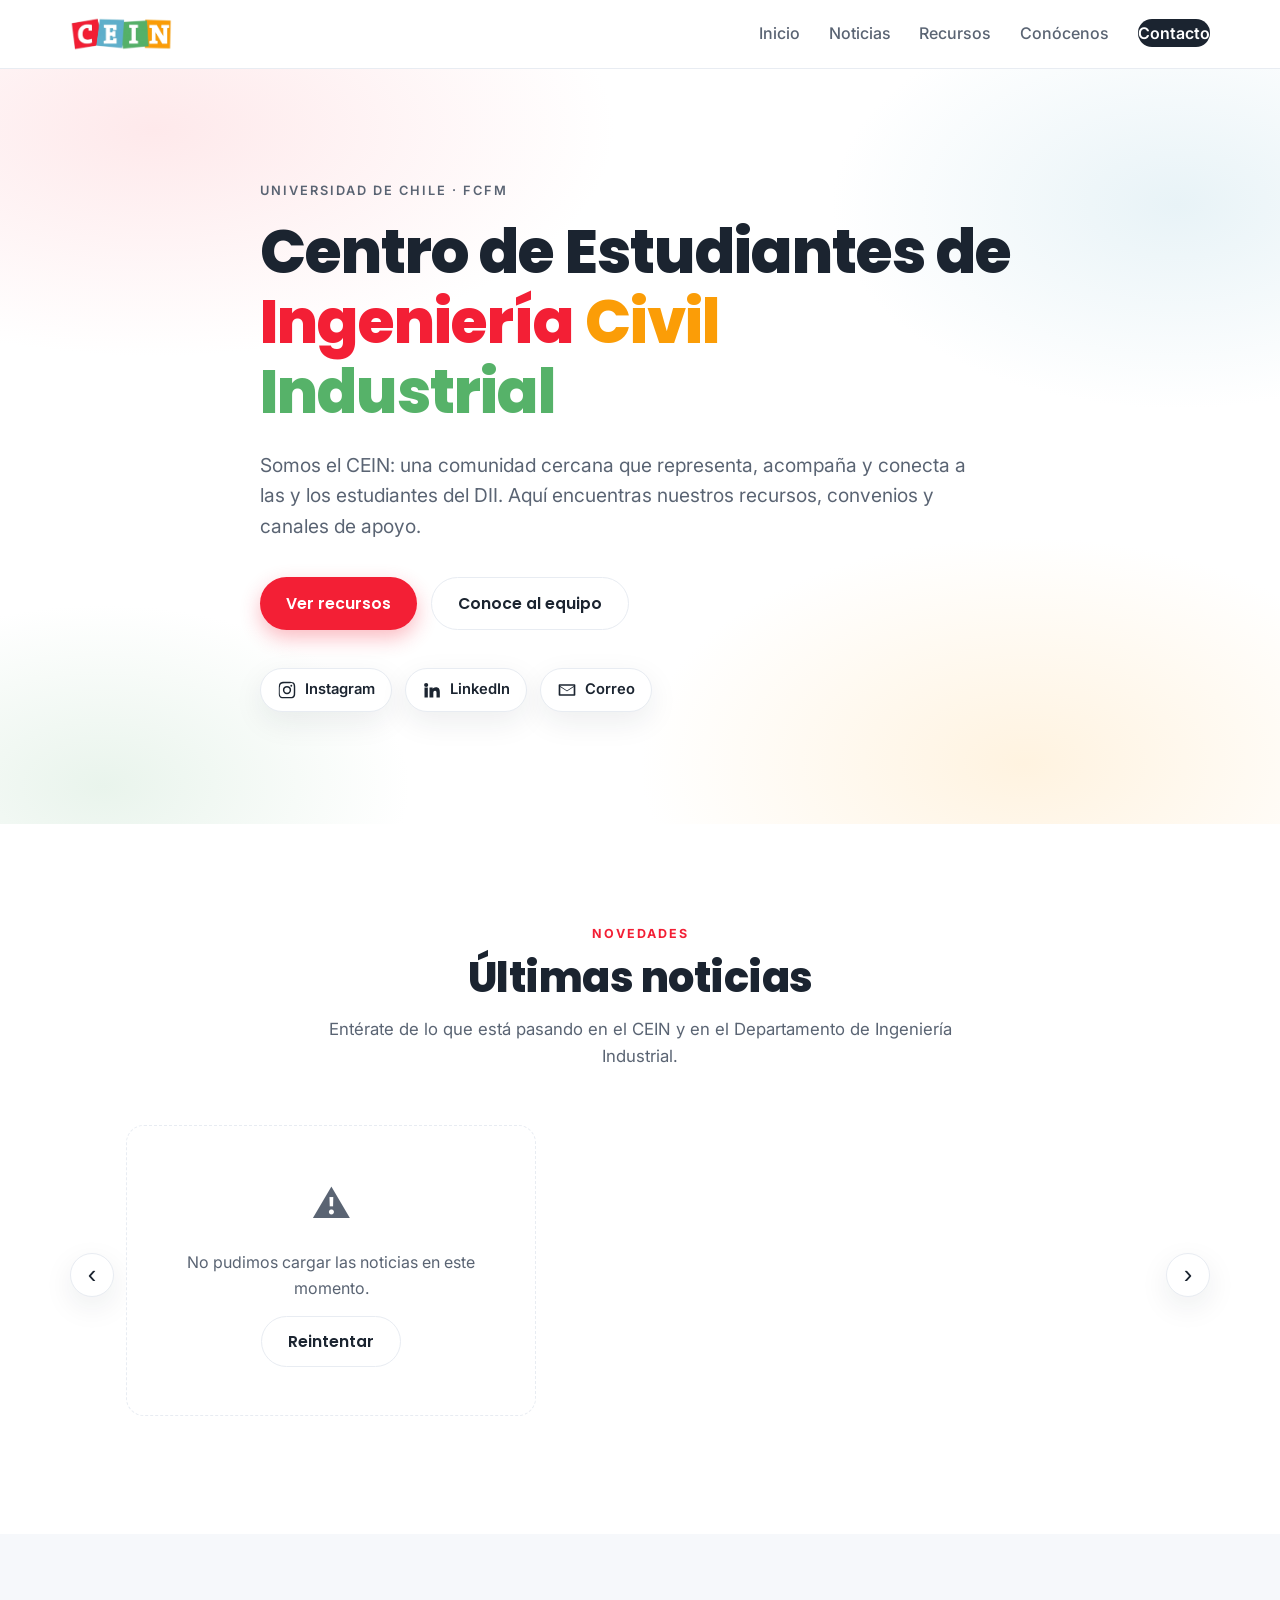
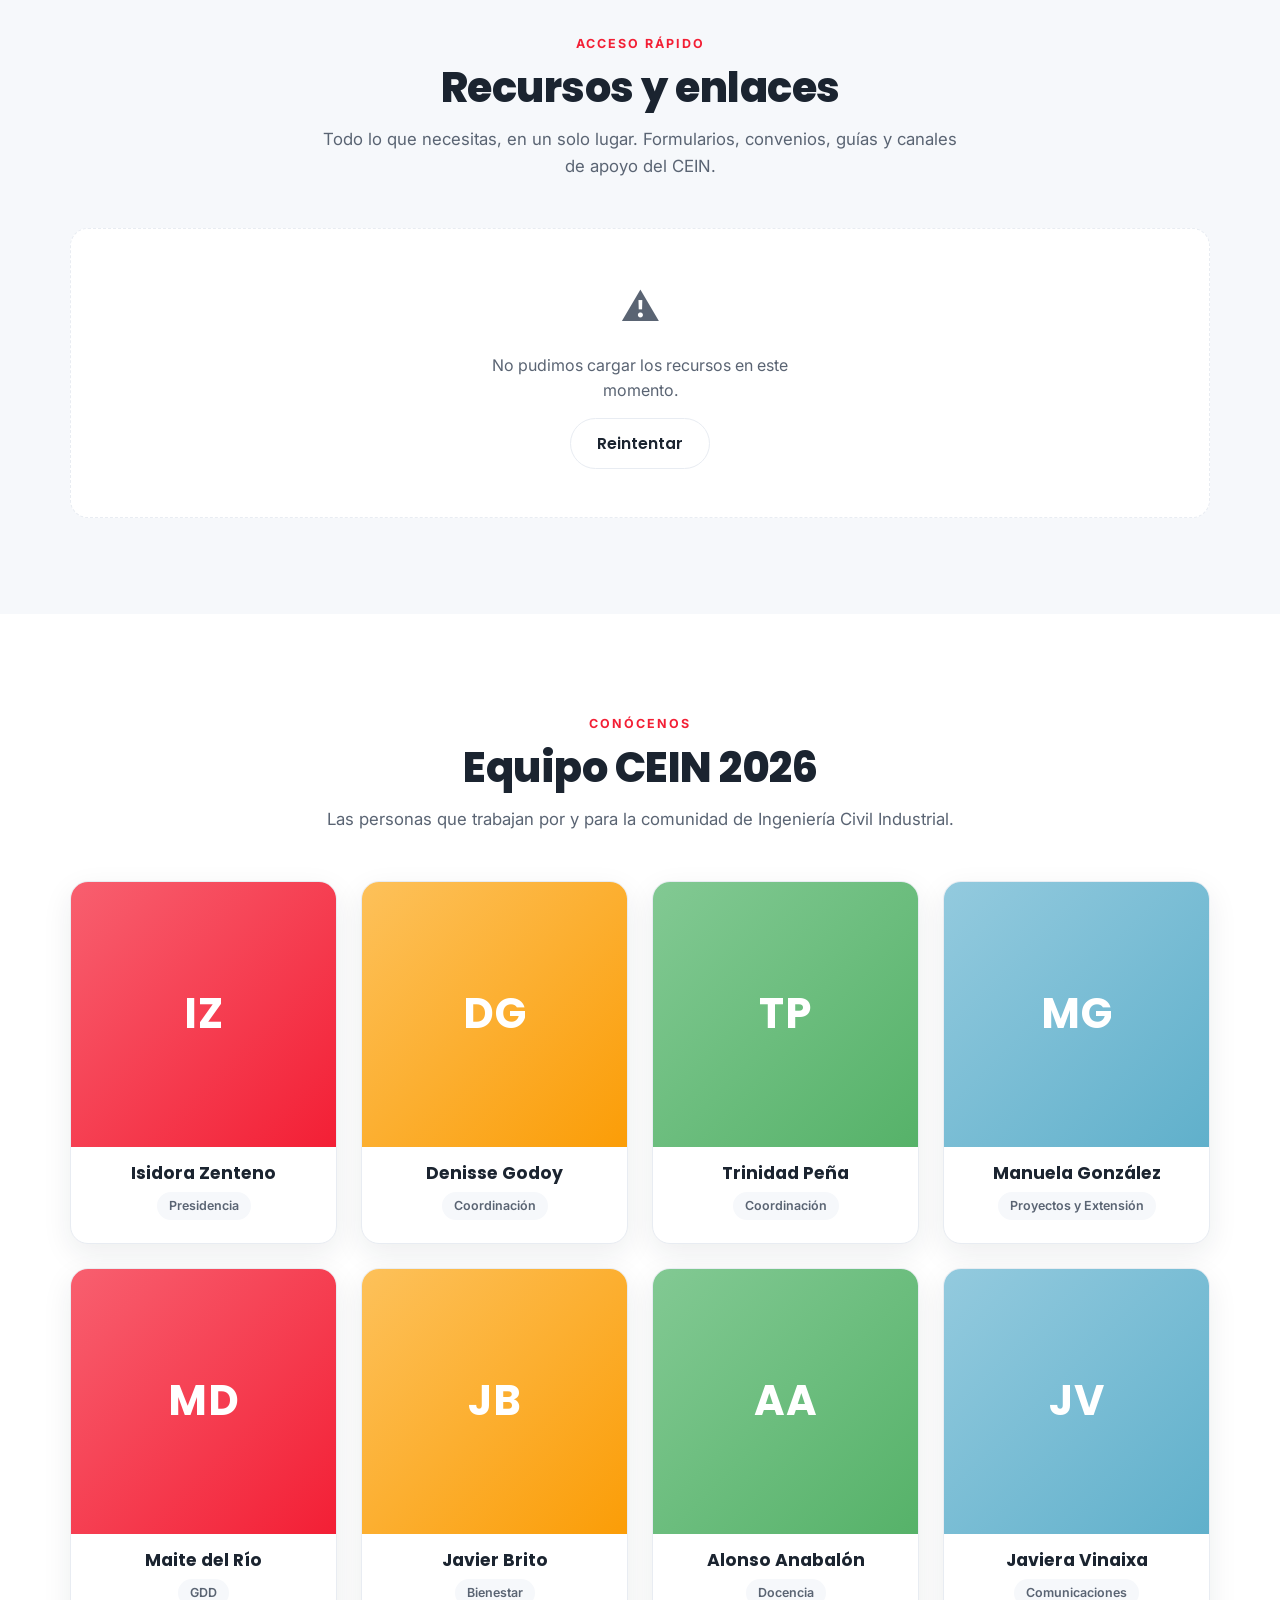
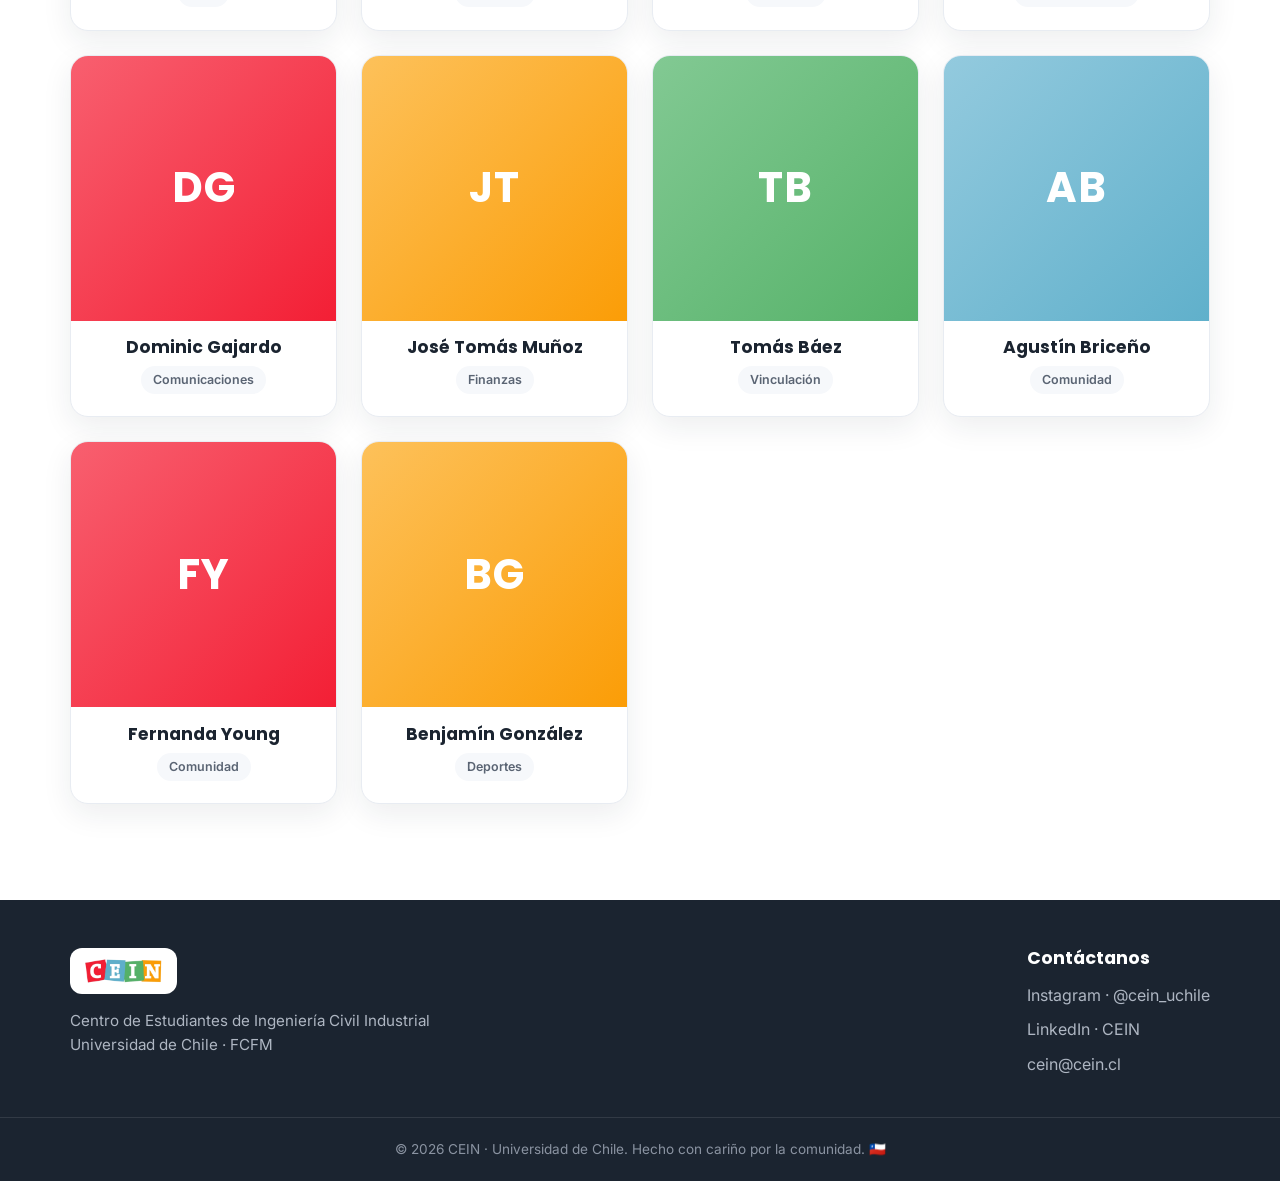
==== index.html @ c19bf7f3 "Add files via upload" ====
<!DOCTYPE html>
<html lang="es">
<head>
  <meta charset="UTF-8" />
  <meta name="viewport" content="width=device-width, initial-scale=1.0" />
  <meta name="description" content="Centro de Estudiantes de Ingeniería Civil Industrial de la Universidad de Chile (CEIN 2026). Recursos, equipo, convenios y apoyo estudiantil." />
  <meta name="theme-color" content="#F31F35" />
  <title>CEIN 2026 · Ingeniería Civil Industrial · U. de Chile</title>

  <!-- Open Graph -->
  <meta property="og:title" content="CEIN 2026 · Centro de Estudiantes de Ingeniería Civil Industrial" />
  <meta property="og:description" content="Plataforma oficial del CEIN, U. de Chile. Recursos, convenios y equipo 2026." />
  <meta property="og:type" content="website" />

  <link rel="preconnect" href="https://fonts.googleapis.com" />
  <link rel="preconnect" href="https://fonts.gstatic.com" crossorigin />
  <link href="https://fonts.googleapis.com/css2?family=Poppins:wght@400;500;600;700;800&family=Inter:wght@400;500;600&display=swap" rel="stylesheet" />
  <link rel="icon" type="image/png" href="assets/favicon.png" />
  <link rel="stylesheet" href="styles.css?v=6" />
</head>
<body>
  <!-- ===== Header / Navbar ===== -->
  <header class="site-header" id="top">
    <nav class="nav container" aria-label="Navegación principal">
      <a href="#top" class="brand" aria-label="Inicio CEIN">
        <img src="assets/logo.png" alt="CEIN" class="brand-logo" />
      </a>

      <button class="nav-toggle" aria-expanded="false" aria-controls="nav-menu" aria-label="Abrir menú">
        <span></span><span></span><span></span>
      </button>

      <ul class="nav-menu" id="nav-menu">
        <li><a href="#inicio">Inicio</a></li>
        <li><a href="#noticias">Noticias</a></li>
        <li><a href="#recursos">Recursos</a></li>
        <li><a href="#equipo">Conócenos</a></li>
        <li><a href="#contacto" class="nav-cta">Contacto</a></li>
      </ul>
    </nav>
  </header>

  <main>
    <!-- ===== Hero / Inicio ===== -->
    <section class="hero" id="inicio">
      <div class="hero-bg" aria-hidden="true"></div>
      <div class="container hero-inner">
        <p class="hero-eyebrow">Universidad de Chile · FCFM</p>
        <h1 class="hero-title">
          Centro de Estudiantes de<br />
          <span class="hl-red">Ingeniería</span>
          <span class="hl-yellow">Civil</span>
          <span class="hl-green">Industrial</span>
        </h1>
        <p class="hero-subtitle">
          Somos el CEIN: una comunidad cercana que representa, acompaña y
          conecta a las y los estudiantes del DII. Aquí encuentras nuestros
          recursos, convenios y canales de apoyo.
        </p>

        <div class="hero-actions">
          <a href="#recursos" class="btn btn--primary">Ver recursos</a>
          <a href="#equipo" class="btn btn--ghost">Conoce al equipo</a>
        </div>

        <ul class="hero-social" aria-label="Redes sociales y contacto">
          <li>
            <a href="https://instagram.com/cein_uchile" target="_blank" rel="noopener" aria-label="Instagram @cein_uchile">
              <svg viewBox="0 0 24 24" aria-hidden="true"><path d="M12 2.2c3.2 0 3.6 0 4.9.07 1.2.06 1.8.26 2.2.43.6.2 1 .5 1.4.9.4.4.7.8.9 1.4.17.4.37 1 .43 2.2.06 1.3.07 1.7.07 4.9s0 3.6-.07 4.9c-.06 1.2-.26 1.8-.43 2.2-.2.6-.5 1-.9 1.4-.4.4-.8.7-1.4.9-.4.17-1 .37-2.2.43-1.3.06-1.7.07-4.9.07s-3.6 0-4.9-.07c-1.2-.06-1.8-.26-2.2-.43-.6-.2-1-.5-1.4-.9-.4-.4-.7-.8-.9-1.4-.17-.4-.37-1-.43-2.2C2.2 15.6 2.2 15.2 2.2 12s0-3.6.07-4.9c.06-1.2.26-1.8.43-2.2.2-.6.5-1 .9-1.4.4-.4.8-.7 1.4-.9.4-.17 1-.37 2.2-.43C8.4 2.2 8.8 2.2 12 2.2Zm0 1.8c-3.1 0-3.5 0-4.7.07-.9.04-1.4.2-1.7.3-.4.17-.7.36-1 .66-.3.3-.5.6-.66 1-.1.3-.26.8-.3 1.7C3.3 8.5 3.3 8.9 3.3 12s0 3.5.07 4.7c.04.9.2 1.4.3 1.7.17.4.36.7.66 1 .3.3.6.5 1 .66.3.1.8.26 1.7.3 1.2.07 1.6.07 4.7.07s3.5 0 4.7-.07c.9-.04 1.4-.2 1.7-.3.4-.17.7-.36 1-.66.3-.3.5-.6.66-1 .1-.3.26-.8.3-1.7.07-1.2.07-1.6.07-4.7s0-3.5-.07-4.7c-.04-.9-.2-1.4-.3-1.7-.17-.4-.36-.7-.66-1-.3-.3-.6-.5-1-.66-.3-.1-.8-.26-1.7-.3C15.5 4 15.1 4 12 4Zm0 3.05A4.95 4.95 0 1 1 12 17a4.95 4.95 0 0 1 0-9.95Zm0 1.8a3.15 3.15 0 1 0 0 6.3 3.15 3.15 0 0 0 0-6.3Zm5.15-3.1a1.15 1.15 0 1 1 0 2.3 1.15 1.15 0 0 1 0-2.3Z"/></svg>
              <span>Instagram</span>
            </a>
          </li>
          <li>
            <a href="https://www.linkedin.com/" target="_blank" rel="noopener" aria-label="LinkedIn CEIN">
              <svg viewBox="0 0 24 24" aria-hidden="true"><path d="M4.98 3.5A2.5 2.5 0 1 1 5 8.5a2.5 2.5 0 0 1-.02-5ZM3 9h4v12H3V9Zm6 0h3.8v1.6h.05c.53-1 1.83-2.05 3.77-2.05 4.03 0 4.78 2.65 4.78 6.1V21h-4v-5.3c0-1.27-.02-2.9-1.77-2.9-1.77 0-2.04 1.38-2.04 2.8V21H9V9Z"/></svg>
              <span>LinkedIn</span>
            </a>
          </li>
          <li>
            <a href="mailto:cein@cein.cl" aria-label="Enviar correo a CEIN">
              <svg viewBox="0 0 24 24" aria-hidden="true"><path d="M3 5h18a1 1 0 0 1 1 1v12a1 1 0 0 1-1 1H3a1 1 0 0 1-1-1V6a1 1 0 0 1 1-1Zm.4 2L12 12.6 20.6 7H3.4ZM20 8.3l-7.4 4.9a1 1 0 0 1-1.2 0L4 8.3V17h16V8.3Z"/></svg>
              <span>Correo</span>
            </a>
          </li>
        </ul>
      </div>
    </section>

    <!-- ===== Últimas Noticias ===== -->
    <section class="section" id="noticias">
      <div class="container">
        <header class="section-head">
          <span class="section-kicker">Novedades</span>
          <h2 class="section-title">Últimas noticias</h2>
          <p class="section-lead">Entérate de lo que está pasando en el CEIN y en el Departamento de Ingeniería Industrial.</p>
        </header>

        <!-- Las noticias se cargan dinámicamente como carrusel (ver script.js) -->
        <div class="news-carousel">
          <button type="button" class="news-nav news-prev" id="news-prev" aria-label="Noticia anterior" hidden>‹</button>
          <div class="news-track" id="news-grid" aria-live="polite" aria-busy="true"></div>
          <button type="button" class="news-nav news-next" id="news-next" aria-label="Noticia siguiente" hidden>›</button>
        </div>
        <div class="news-dots" id="news-dots" role="tablist" aria-label="Navegación de noticias"></div>
      </div>
    </section>

    <!-- ===== Recursos / Acceso Rápido ===== -->
    <section class="section section--alt" id="recursos">
      <div class="container">
        <header class="section-head">
          <span class="section-kicker">Acceso rápido</span>
          <h2 class="section-title">Recursos y enlaces</h2>
          <p class="section-lead">Todo lo que necesitas, en un solo lugar. Formularios, convenios, guías y canales de apoyo del CEIN.</p>
        </header>

        <!-- Las tarjetas se cargan dinámicamente desde la API (ver script.js) -->
        <div class="cards-grid" id="resources-grid" aria-live="polite" aria-busy="true"></div>
      </div>
    </section>

    <!-- ===== Conócenos / Equipo ===== -->
    <section class="section" id="equipo">
      <div class="container">
        <header class="section-head">
          <span class="section-kicker">Conócenos</span>
          <h2 class="section-title">Equipo CEIN 2026</h2>
          <p class="section-lead">Las personas que trabajan por y para la comunidad de Ingeniería Civil Industrial.</p>
        </header>

        <div class="team-grid" id="team-grid"><!-- Tarjetas inyectadas por script.js --></div>
      </div>
    </section>
  </main>

  <!-- ===== Footer / Contacto ===== -->
  <footer class="site-footer" id="contacto">
    <div class="container footer-inner">
      <div class="footer-brand">
        <img src="assets/logo.png" alt="CEIN" class="footer-logo" />
        <p>Centro de Estudiantes de Ingeniería Civil Industrial<br />Universidad de Chile · FCFM</p>
      </div>

      <div class="footer-contact">
        <h3>Contáctanos</h3>
        <ul class="footer-social">
          <li><a href="https://instagram.com/cein_uchile" target="_blank" rel="noopener">Instagram · @cein_uchile</a></li>
          <li><a href="https://www.linkedin.com/" target="_blank" rel="noopener">LinkedIn · CEIN</a></li>
          <li><a href="mailto:cein@cein.cl">cein@cein.cl</a></li>
        </ul>
      </div>
    </div>
    <div class="footer-bottom">
      <p>© <span id="year"></span> CEIN · Universidad de Chile. Hecho con cariño por la comunidad. 🇨🇱</p>
    </div>
  </footer>

  <script src="script.js?v=6"></script>
</body>
</html>
---- styles.css ----
/* =========================================================
   CEIN 2026 · Hoja de estilos
   Paleta del logo: rojo, amarillo, verde y celeste
   ========================================================= */

:root {
  /* Colores de marca — extraídos directamente del logo */
  --red:    #F31F35;
  --yellow: #FB9D07;
  --green:  #56B269;
  --sky:    #60B0CB;

  --red-soft:    #fee9eb;
  --yellow-soft: #fff3e0;
  --green-soft:  #e9f4ec;
  --sky-soft:    #e8f3f7;

  /* Neutros */
  --ink:      #1b2430;
  --ink-soft: #5a6473;
  --bg:       #ffffff;
  --bg-alt:   #f6f8fb;
  --line:     #e8ecf2;
  --white:    #ffffff;

  /* Sistema */
  --radius:   18px;
  --radius-sm: 12px;
  --shadow:   0 10px 30px rgba(27, 36, 48, 0.08);
  --shadow-lg: 0 18px 50px rgba(27, 36, 48, 0.14);
  --container: 1140px;
  --font-head: "Poppins", system-ui, sans-serif;
  --font-body: "Inter", system-ui, sans-serif;
  --ease: cubic-bezier(0.22, 1, 0.36, 1);
}

/* ===== Reset ===== */
*, *::before, *::after { box-sizing: border-box; }
* { margin: 0; }
html { scroll-behavior: smooth; }
body {
  font-family: var(--font-body);
  color: var(--ink);
  background: var(--bg);
  line-height: 1.6;
  -webkit-font-smoothing: antialiased;
}
img { max-width: 100%; display: block; }
a { color: inherit; text-decoration: none; }
ul { list-style: none; padding: 0; }
h1, h2, h3 { font-family: var(--font-head); line-height: 1.15; }

.container {
  width: min(100% - 2.5rem, var(--container));
  margin-inline: auto;
}

/* ===== Marca / puntos de color ===== */
.brand-mark {
  display: inline-flex;
  gap: 4px;
  align-items: center;
}
.dot { width: 11px; height: 11px; border-radius: 50%; display: block; }
.dot--red    { background: var(--red); }
.dot--yellow { background: var(--yellow); }
.dot--green  { background: var(--green); }
.dot--sky    { background: var(--sky); }

/* ===== Header ===== */
.site-header {
  position: sticky;
  top: 0;
  z-index: 100;
  background: rgba(255, 255, 255, 0.85);
  backdrop-filter: saturate(180%) blur(12px);
  border-bottom: 1px solid var(--line);
}
.nav {
  display: flex;
  align-items: center;
  justify-content: space-between;
  height: 68px;
}
.brand {
  display: inline-flex;
  align-items: center;
  gap: 10px;
  font-family: var(--font-head);
  font-weight: 600;
  font-size: 1.15rem;
  letter-spacing: 0.5px;
}
.brand-text strong { color: var(--ink); font-weight: 700; }
.brand-logo { height: 34px; width: auto; }
.footer-logo {
  height: 46px;
  width: auto;
  margin-bottom: 0.9rem;
  background: var(--white);
  padding: 10px 14px;
  border-radius: 12px;
}

.nav-menu {
  display: flex;
  align-items: center;
  gap: 1.8rem;
  font-weight: 500;
}
.nav-menu a {
  position: relative;
  padding: 4px 0;
  color: var(--ink-soft);
  transition: color 0.2s var(--ease);
}
.nav-menu a:hover { color: var(--ink); }
.nav-menu a:not(.nav-cta)::after {
  content: "";
  position: absolute;
  left: 0; bottom: -2px;
  width: 0; height: 2px;
  background: var(--red);
  transition: width 0.25s var(--ease);
}
.nav-menu a:not(.nav-cta):hover::after { width: 100%; }
.nav-cta {
  background: var(--ink);
  color: var(--white) !important;
  padding: 8px 18px;
  border-radius: 999px;
  font-weight: 600;
  transition: transform 0.2s var(--ease), background 0.2s var(--ease);
}
.nav-cta:hover { background: var(--red); transform: translateY(-1px); }

.nav-toggle {
  display: none;
  flex-direction: column;
  gap: 5px;
  background: none;
  border: 0;
  cursor: pointer;
  padding: 8px;
}
.nav-toggle span {
  width: 24px; height: 2px;
  background: var(--ink);
  border-radius: 2px;
  transition: transform 0.3s var(--ease), opacity 0.3s var(--ease);
}
.nav-toggle[aria-expanded="true"] span:nth-child(1) { transform: translateY(7px) rotate(45deg); }
.nav-toggle[aria-expanded="true"] span:nth-child(2) { opacity: 0; }
.nav-toggle[aria-expanded="true"] span:nth-child(3) { transform: translateY(-7px) rotate(-45deg); }

/* ===== Hero ===== */
.hero {
  position: relative;
  overflow: hidden;
  padding: clamp(3.5rem, 9vw, 7rem) 0;
}
.hero-bg {
  position: absolute;
  inset: 0;
  z-index: -1;
  background:
    radial-gradient(60% 50% at 12% 8%, var(--red-soft) 0%, transparent 60%),
    radial-gradient(45% 45% at 92% 18%, var(--sky-soft) 0%, transparent 60%),
    radial-gradient(50% 50% at 80% 92%, var(--yellow-soft) 0%, transparent 60%),
    radial-gradient(40% 40% at 8% 95%, var(--green-soft) 0%, transparent 60%);
}
.hero-inner { max-width: 760px; }
.hero-eyebrow {
  text-transform: uppercase;
  letter-spacing: 2px;
  font-size: 0.8rem;
  font-weight: 600;
  color: var(--ink-soft);
  margin-bottom: 1rem;
}
.hero-title {
  font-size: clamp(2.1rem, 6vw, 3.8rem);
  font-weight: 800;
  letter-spacing: -1px;
}
.hero-title .hl-red,
.hero-title .hl-yellow,
.hero-title .hl-green { position: relative; white-space: nowrap; }
.hl-red    { color: var(--red); }
.hl-yellow { color: var(--yellow); }
.hl-green  { color: var(--green); }

.hero-subtitle {
  margin-top: 1.4rem;
  font-size: clamp(1rem, 2.2vw, 1.2rem);
  color: var(--ink-soft);
  max-width: 60ch;
}
.hero-actions {
  display: flex;
  flex-wrap: wrap;
  gap: 0.9rem;
  margin-top: 2.2rem;
}

/* ===== Botones ===== */
.btn {
  display: inline-flex;
  align-items: center;
  gap: 8px;
  padding: 13px 26px;
  border-radius: 999px;
  font-family: var(--font-head);
  font-weight: 600;
  font-size: 0.98rem;
  cursor: pointer;
  transition: transform 0.2s var(--ease), box-shadow 0.2s var(--ease), background 0.2s var(--ease);
}
.btn--primary {
  background: var(--red);
  color: var(--white);
  box-shadow: 0 8px 20px rgba(243, 31, 53, 0.3);
}
.btn--primary:hover { transform: translateY(-2px); box-shadow: 0 12px 26px rgba(243, 31, 53, 0.38); }
.btn--ghost {
  background: var(--white);
  border: 1.5px solid var(--line);
  color: var(--ink);
}
.btn--ghost:hover { transform: translateY(-2px); border-color: var(--ink); }

/* ===== Hero social ===== */
.hero-social {
  display: flex;
  flex-wrap: wrap;
  gap: 0.8rem;
  margin-top: 2.4rem;
}
.hero-social a {
  display: inline-flex;
  align-items: center;
  gap: 8px;
  padding: 9px 16px;
  border-radius: 999px;
  background: var(--white);
  border: 1px solid var(--line);
  font-weight: 600;
  font-size: 0.92rem;
  box-shadow: var(--shadow);
  transition: transform 0.2s var(--ease), color 0.2s var(--ease);
}
.hero-social svg { width: 20px; height: 20px; fill: var(--ink); transition: fill 0.2s var(--ease); }
.hero-social li:nth-child(1) a:hover { color: var(--red); transform: translateY(-2px); }
.hero-social li:nth-child(1) a:hover svg { fill: var(--red); }
.hero-social li:nth-child(2) a:hover { color: var(--sky); transform: translateY(-2px); }
.hero-social li:nth-child(2) a:hover svg { fill: var(--sky); }
.hero-social li:nth-child(3) a:hover { color: var(--green); transform: translateY(-2px); }
.hero-social li:nth-child(3) a:hover svg { fill: var(--green); }

/* ===== Secciones ===== */
.section { padding: clamp(3.5rem, 8vw, 6rem) 0; }
.section--alt { background: var(--bg-alt); }
.section-head { text-align: center; max-width: 640px; margin: 0 auto 3rem; }
.section-kicker {
  display: inline-block;
  text-transform: uppercase;
  letter-spacing: 2px;
  font-size: 0.78rem;
  font-weight: 700;
  color: var(--red);
  margin-bottom: 0.6rem;
}
.section-title {
  font-size: clamp(1.8rem, 4vw, 2.6rem);
  font-weight: 800;
  letter-spacing: -0.5px;
}
.section-lead { margin-top: 0.9rem; color: var(--ink-soft); font-size: 1.05rem; }

/* ===== Tarjetas de recursos ===== */
.cards-grid {
  display: grid;
  grid-template-columns: repeat(auto-fill, minmax(250px, 1fr));
  gap: 1.4rem;
}
.resource-card {
  position: relative;
  display: flex;
  flex-direction: column;
  gap: 0.5rem;
  padding: 1.7rem 1.5rem;
  background: var(--white);
  border: 1px solid var(--line);
  border-radius: var(--radius);
  box-shadow: var(--shadow);
  overflow: hidden;
  transition: transform 0.25s var(--ease), box-shadow 0.25s var(--ease);
}
.resource-card::before {
  content: "";
  position: absolute;
  top: 0; left: 0;
  width: 100%; height: 5px;
  background: var(--line);
  transition: height 0.25s var(--ease);
}
.resource-card:hover { transform: translateY(-6px); box-shadow: var(--shadow-lg); }
.resource-card:hover::before { height: 8px; }

.accent-red::before    { background: var(--red); }
.accent-yellow::before { background: var(--yellow); }
.accent-green::before  { background: var(--green); }
.accent-sky::before    { background: var(--sky); }

.rc-icon {
  font-size: 1.9rem;
  width: 56px; height: 56px;
  display: grid;
  place-items: center;
  border-radius: 14px;
  background: var(--bg-alt);
  margin-bottom: 0.4rem;
}
.accent-red .rc-icon    { background: var(--red-soft); }
.accent-yellow .rc-icon { background: var(--yellow-soft); }
.accent-green .rc-icon  { background: var(--green-soft); }
.accent-sky .rc-icon    { background: var(--sky-soft); }

/* Imagen opcional de la tarjeta (imageUrl desde la API) */
.rc-media {
  display: block;
  width: 100%;
  aspect-ratio: 16 / 9;
  border-radius: 12px;
  overflow: hidden;
  background: var(--bg-alt);
  margin-bottom: 0.6rem;
}
.rc-media img { width: 100%; height: 100%; object-fit: cover; }

.rc-title { font-size: 1.12rem; font-weight: 700; }
.rc-desc { color: var(--ink-soft); font-size: 0.94rem; flex: 1; }
.rc-link {
  font-family: var(--font-head);
  font-weight: 600;
  font-size: 0.92rem;
  color: var(--ink);
  margin-top: 0.4rem;
  transition: gap 0.2s var(--ease);
}
.accent-red .rc-link    { color: var(--red); }
.accent-yellow .rc-link { color: var(--yellow); }
.accent-green .rc-link  { color: var(--green); }
.accent-sky .rc-link    { color: var(--sky); }

/* ===== Recursos · Skeletons (estado de carga) ===== */
.skeleton-card { pointer-events: none; }
.skeleton-card::before { background: var(--line); }
.sk {
  display: block;
  border-radius: 8px;
  background: linear-gradient(100deg, #eef1f6 30%, #f7f9fc 50%, #eef1f6 70%);
  background-size: 200% 100%;
  animation: sk-shimmer 1.3s ease-in-out infinite;
}
.sk-icon { width: 56px; height: 56px; border-radius: 14px; margin-bottom: 0.6rem; }
.sk-line { height: 13px; margin-top: 0.55rem; }
.sk-title { height: 18px; width: 75%; }
.sk-short { width: 55%; }
.sk-cta { width: 40%; height: 14px; margin-top: 0.9rem; }

@keyframes sk-shimmer {
  0%   { background-position: 200% 0; }
  100% { background-position: -200% 0; }
}

/* ===== Recursos · Estado de error / vacío ===== */
.resources-error {
  grid-column: 1 / -1;
  display: flex;
  flex-direction: column;
  align-items: center;
  gap: 0.9rem;
  text-align: center;
  padding: 3rem 1.5rem;
  background: var(--white);
  border: 1px dashed var(--line);
  border-radius: var(--radius);
  color: var(--ink-soft);
}
.resources-error .re-icon { font-size: 2.4rem; }
.resources-error p { max-width: 36ch; }

/* ===== Noticias · Carrusel ===== */
.news-carousel {
  position: relative;
  display: flex;
  align-items: center;
  gap: 0.5rem;
}
.news-track {
  display: flex;
  gap: 1.6rem;
  overflow-x: auto;
  scroll-snap-type: x mandatory;
  scroll-behavior: smooth;
  padding: 0.5rem 0.25rem 1rem;
  flex: 1;
  /* oculta la barra de scroll */
  scrollbar-width: none;
  -ms-overflow-style: none;
}
.news-track::-webkit-scrollbar { display: none; }

/* Cada tarjeta ocupa un ancho fijo y se "engancha" al hacer scroll */
.news-track > .news-card,
.news-track > .skeleton-card {
  flex: 0 0 calc((100% - 2 * 1.6rem) / 3); /* 3 por vista en escritorio */
  scroll-snap-align: start;
}

/* Flechas de navegación */
.news-nav {
  flex: 0 0 auto;
  width: 44px;
  height: 44px;
  border-radius: 50%;
  border: 1px solid var(--line);
  background: var(--white);
  color: var(--ink);
  font-size: 1.6rem;
  line-height: 1;
  cursor: pointer;
  box-shadow: var(--shadow);
  display: grid;
  place-items: center;
  transition: transform 0.2s var(--ease), color 0.2s var(--ease), background 0.2s var(--ease);
}
.news-nav:hover { transform: scale(1.08); color: var(--red); }
.news-nav:disabled { opacity: 0.35; cursor: default; transform: none; }

/* Puntos indicadores */
.news-dots {
  display: flex;
  justify-content: center;
  gap: 0.5rem;
  margin-top: 0.4rem;
}
.news-dots button {
  width: 9px;
  height: 9px;
  padding: 0;
  border: 0;
  border-radius: 999px;
  background: var(--line);
  cursor: pointer;
  transition: width 0.25s var(--ease), background 0.25s var(--ease);
}
.news-dots button.is-active { width: 26px; background: var(--red); }

.news-card {
  display: flex;
  flex-direction: column;
  background: var(--white);
  border: 1px solid var(--line);
  border-radius: var(--radius);
  box-shadow: var(--shadow);
  overflow: hidden;
  transition: transform 0.25s var(--ease), box-shadow 0.25s var(--ease);
}
.news-card:hover { transform: translateY(-6px); box-shadow: var(--shadow-lg); }

.news-media {
  display: block;
  aspect-ratio: 16 / 9;
  background: var(--bg-alt);
  overflow: hidden;
}
.news-media img {
  width: 100%;
  height: 100%;
  object-fit: cover;
  transition: transform 0.4s var(--ease);
}
.news-card:hover .news-media img { transform: scale(1.05); }

.news-body {
  display: flex;
  flex-direction: column;
  gap: 0.55rem;
  padding: 1.4rem 1.4rem 1.5rem;
  flex: 1;
}
.news-date {
  align-self: flex-start;
  font-family: var(--font-head);
  font-size: 0.74rem;
  font-weight: 600;
  letter-spacing: 0.3px;
  text-transform: uppercase;
  padding: 4px 11px;
  border-radius: 999px;
  color: var(--white);
}
.news-title { font-size: 1.18rem; font-weight: 700; line-height: 1.3; }
.news-title a { transition: color 0.2s var(--ease); }
.news-summary {
  color: var(--ink-soft);
  font-size: 0.95rem;
  flex: 1;
  /* máximo 3 líneas */
  display: -webkit-box;
  -webkit-line-clamp: 3;
  -webkit-box-orient: vertical;
  overflow: hidden;
}
.news-link {
  font-family: var(--font-head);
  font-weight: 600;
  font-size: 0.95rem;
  margin-top: 0.3rem;
  align-self: flex-start;
  transition: opacity 0.2s var(--ease);
}
.news-link:hover { opacity: 0.7; }

/* Color institucional cíclico aplicado al badge de fecha y al enlace */
.news-card.accent-red    .news-date { background: var(--red); }
.news-card.accent-sky    .news-date { background: var(--sky); }
.news-card.accent-green  .news-date { background: var(--green); }
.news-card.accent-yellow .news-date { background: var(--yellow); }

.news-card.accent-red    .news-link,
.news-card.accent-red    .news-title a:hover { color: var(--red); }
.news-card.accent-sky    .news-link,
.news-card.accent-sky    .news-title a:hover { color: var(--sky); }
.news-card.accent-green  .news-link,
.news-card.accent-green  .news-title a:hover { color: var(--green); }
.news-card.accent-yellow .news-link,
.news-card.accent-yellow .news-title a:hover { color: var(--yellow); }

/* Skeleton de noticias */
.news-card.skeleton-card { pointer-events: none; }
.sk-news-media { display: block; width: 100%; aspect-ratio: 16 / 9; border-radius: 0; }

/* ===== Equipo ===== */
.team-grid {
  display: grid;
  grid-template-columns: repeat(auto-fill, minmax(220px, 1fr));
  gap: 1.5rem;
}
.member-card {
  background: var(--white);
  border: 1px solid var(--line);
  border-radius: var(--radius);
  overflow: hidden;
  box-shadow: var(--shadow);
  text-align: center;
  transition: transform 0.25s var(--ease), box-shadow 0.25s var(--ease);
}
.member-card:hover { transform: translateY(-6px); box-shadow: var(--shadow-lg); }

.member-photo {
  position: relative;
  aspect-ratio: 1 / 1;
  display: grid;
  place-items: center;
  font-family: var(--font-head);
  font-weight: 700;
  font-size: 2.6rem;
  color: var(--white);
  letter-spacing: 1px;
}
.member-photo img {
  position: absolute;
  inset: 0;
  width: 100%; height: 100%;
  object-fit: cover;
}
.member-body { padding: 1.1rem 1rem 1.4rem; }
.member-name { font-size: 1.08rem; font-weight: 700; }
.member-role {
  display: inline-block;
  margin-top: 0.5rem;
  padding: 4px 12px;
  border-radius: 999px;
  font-size: 0.78rem;
  font-weight: 600;
  background: var(--bg-alt);
  color: var(--ink-soft);
}
.member-contact {
  display: block;
  margin-top: 0.7rem;
  font-family: var(--font-head);
  font-weight: 600;
  font-size: 0.85rem;
  color: var(--red);
  transition: opacity 0.2s var(--ease);
}
.member-contact:hover { opacity: 0.7; }

/* Variantes de color de avatar (rotan por la paleta) */
.av-red    { background: linear-gradient(135deg, #f85f6f, var(--red)); }
.av-yellow { background: linear-gradient(135deg, #fdc15a, var(--yellow)); }
.av-green  { background: linear-gradient(135deg, #82c993, var(--green)); }
.av-sky    { background: linear-gradient(135deg, #93cade, var(--sky)); }

/* ===== Footer ===== */
.site-footer {
  background: var(--ink);
  color: #d6dce6;
  padding-top: 3rem;
}
.footer-inner {
  display: flex;
  flex-wrap: wrap;
  gap: 2.5rem;
  justify-content: space-between;
  padding-bottom: 2.5rem;
}
.footer-brand { max-width: 360px; }
.footer-brand .brand-mark { margin-bottom: 0.9rem; }
.footer-brand p { color: #aeb6c2; font-size: 0.95rem; }
.footer-contact h3 { font-size: 1.1rem; margin-bottom: 0.9rem; color: var(--white); }
.footer-social { display: grid; gap: 0.55rem; }
.footer-social a { color: #aeb6c2; transition: color 0.2s var(--ease); }
.footer-social a:hover { color: var(--white); }
.footer-bottom {
  border-top: 1px solid rgba(255, 255, 255, 0.1);
  padding: 1.3rem 0;
  text-align: center;
  font-size: 0.85rem;
  color: #8a93a1;
}

/* ===== Animación de entrada ===== */
.reveal { opacity: 0; transform: translateY(24px); transition: opacity 0.6s var(--ease), transform 0.6s var(--ease); }
.reveal.is-visible { opacity: 1; transform: none; }

/* ===== Responsivo ===== */
@media (max-width: 820px) {
  .nav-toggle { display: flex; }
  .nav-menu {
    position: absolute;
    top: 68px; left: 0; right: 0;
    flex-direction: column;
    align-items: stretch;
    gap: 0;
    background: var(--white);
    border-bottom: 1px solid var(--line);
    padding: 0.5rem 1.25rem 1.25rem;
    box-shadow: var(--shadow);
    transform: translateY(-130%);
    transition: transform 0.35s var(--ease);
  }
  .nav-menu.is-open { transform: translateY(0); }
  .nav-menu li { padding: 0.4rem 0; border-bottom: 1px solid var(--line); }
  .nav-menu li:last-child { border-bottom: 0; padding-top: 0.9rem; }
  .nav-cta { display: inline-block; text-align: center; }
}

/* Carrusel: 2 tarjetas por vista en tablet */
@media (max-width: 900px) {
  .news-track > .news-card,
  .news-track > .skeleton-card { flex-basis: calc((100% - 1.6rem) / 2); }
}

/* Carrusel: 1 tarjeta por vista en móvil */
@media (max-width: 560px) {
  .news-track > .news-card,
  .news-track > .skeleton-card { flex-basis: 100%; }
  .news-nav { display: none; } /* en móvil se navega deslizando */
}

@media (prefers-reduced-motion: reduce) {
  html { scroll-behavior: auto; }
  .reveal { opacity: 1; transform: none; transition: none; }
  * { animation: none !important; }
}
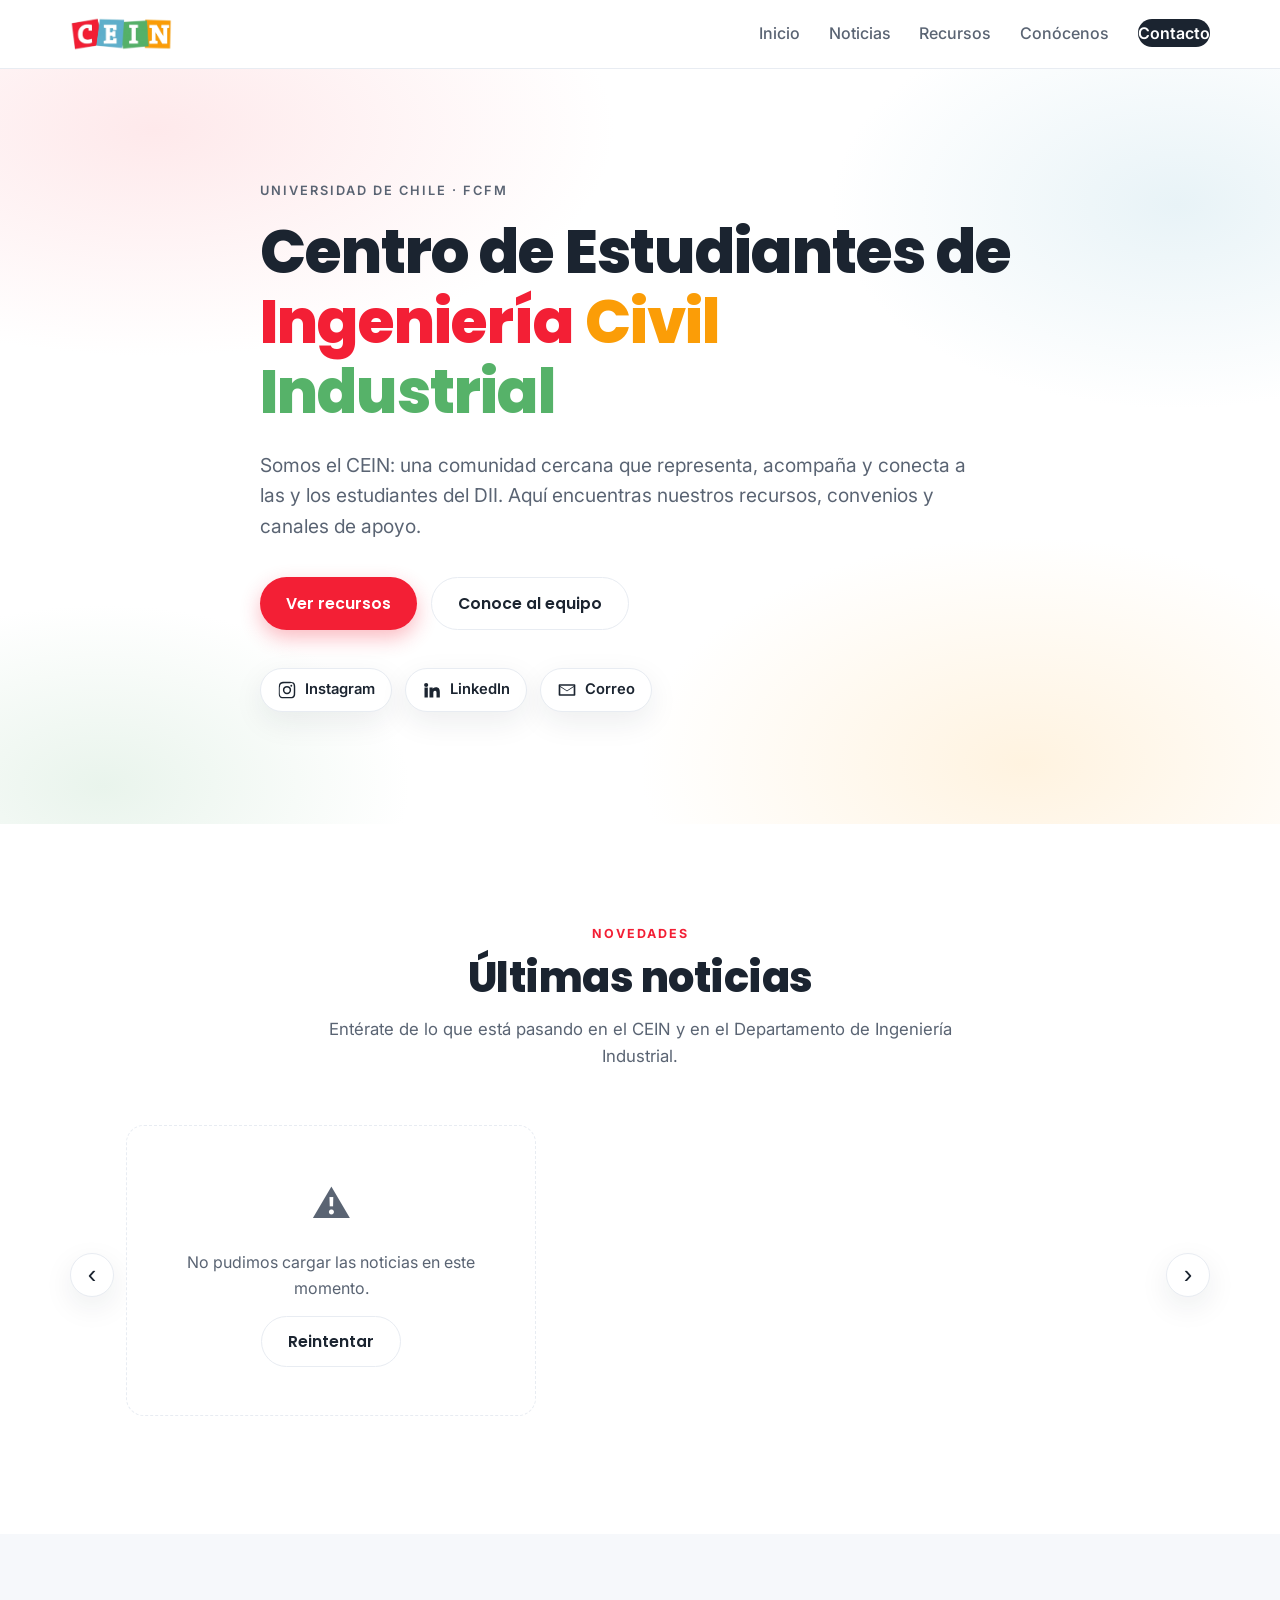
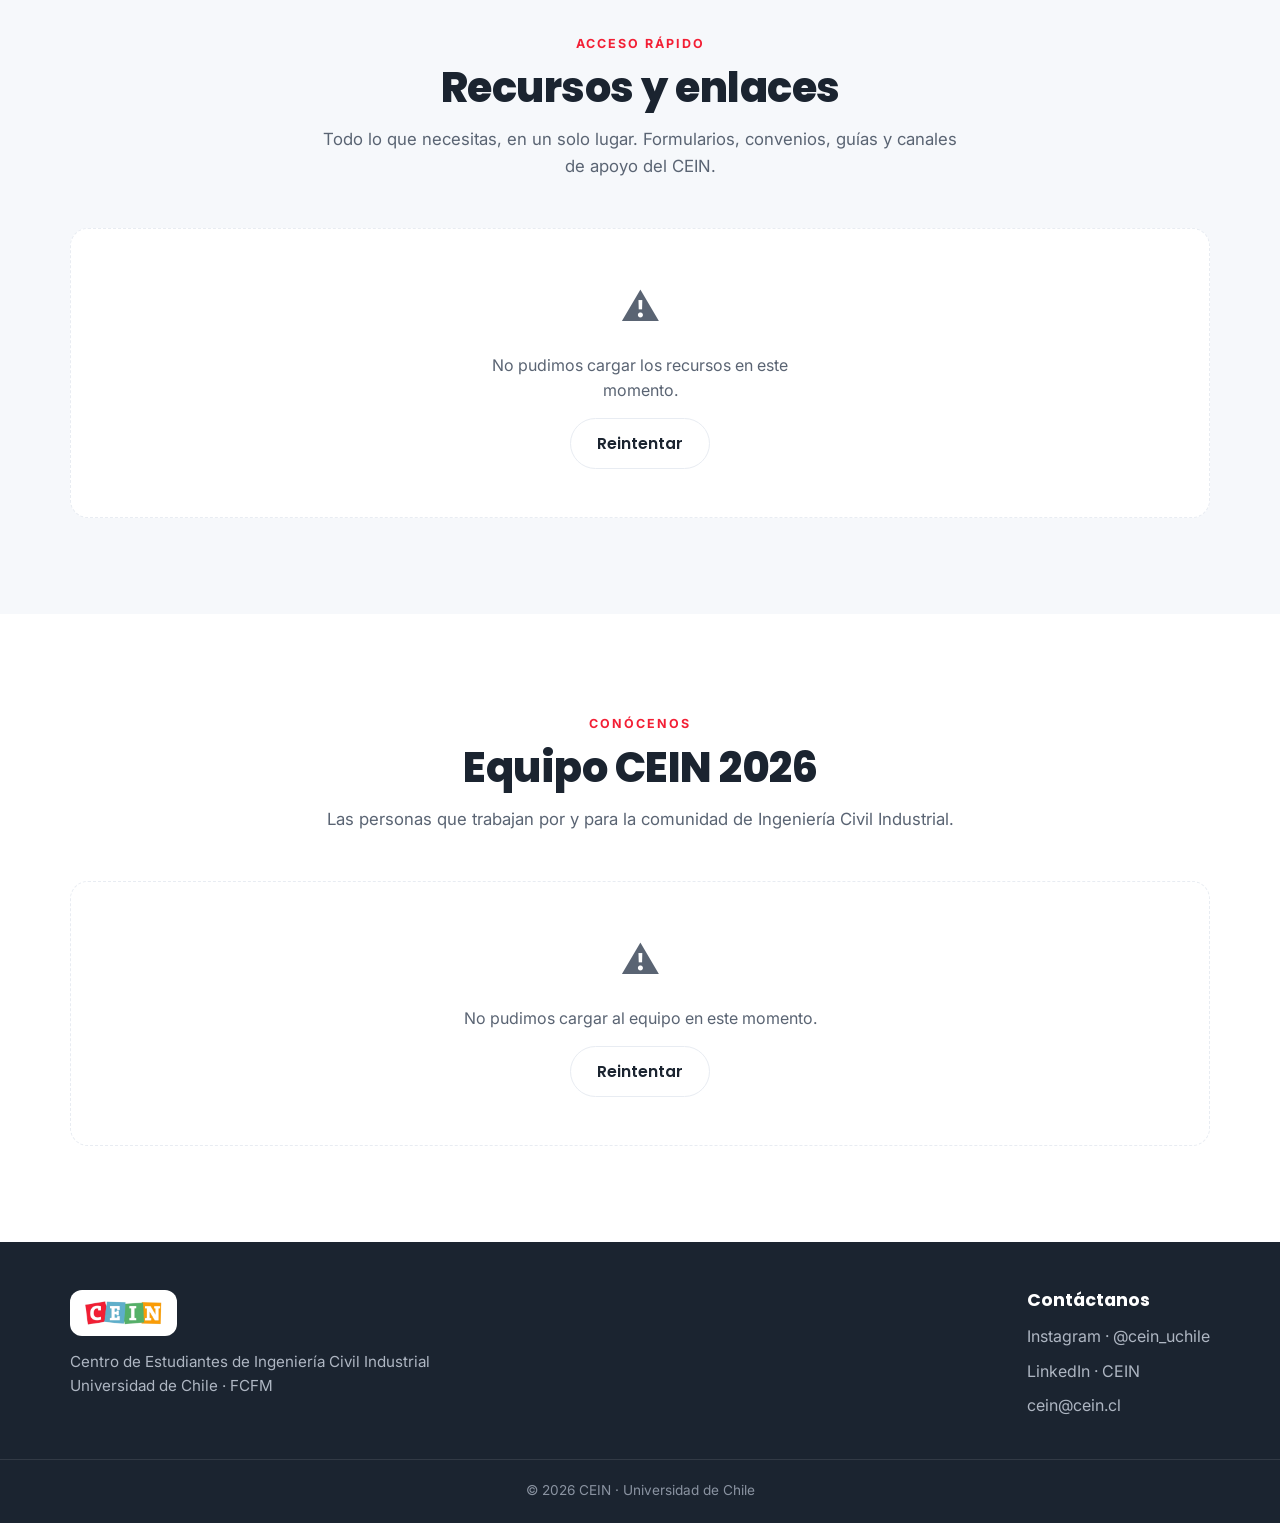
==== commit d355fd4a: "Add files via upload" ====
--- a/index.html
+++ b/index.html
@@ -16,7 +16,7 @@
   <link rel="preconnect" href="https://fonts.gstatic.com" crossorigin />
   <link href="https://fonts.googleapis.com/css2?family=Poppins:wght@400;500;600;700;800&family=Inter:wght@400;500;600&display=swap" rel="stylesheet" />
   <link rel="icon" type="image/png" href="assets/favicon.png" />
-  <link rel="stylesheet" href="styles.css?v=6" />
+  <link rel="stylesheet" href="styles.css?v=8" />
 </head>
 <body>
   <!-- ===== Header / Navbar ===== -->
@@ -151,10 +151,10 @@
       </div>
     </div>
     <div class="footer-bottom">
-      <p>© <span id="year"></span> CEIN · Universidad de Chile. Hecho con cariño por la comunidad. 🇨🇱</p>
+      <p>© <span id="year"></span> CEIN · Universidad de Chile</p>
     </div>
   </footer>
 
-  <script src="script.js?v=6"></script>
+  <script src="script.js?v=8"></script>
 </body>
 </html>
--- a/styles.css
+++ b/styles.css
@@ -368,6 +368,7 @@
 .sk-title { height: 18px; width: 75%; }
 .sk-short { width: 55%; }
 .sk-cta { width: 40%; height: 14px; margin-top: 0.9rem; }
+.sk-avatar { width: 100%; aspect-ratio: 1 / 1; border-radius: 0; }
 
 @keyframes sk-shimmer {
   0%   { background-position: 200% 0; }
@@ -589,16 +590,30 @@
   background: var(--bg-alt);
   color: var(--ink-soft);
 }
-.member-contact {
-  display: block;
-  margin-top: 0.7rem;
-  font-family: var(--font-head);
-  font-weight: 600;
-  font-size: 0.85rem;
-  color: var(--red);
-  transition: opacity 0.2s var(--ease);
-}
-.member-contact:hover { opacity: 0.7; }
+/* Cargo + ícono "in" de LinkedIn en la misma línea */
+.member-role-row {
+  display: flex;
+  align-items: center;
+  justify-content: center;
+  gap: 8px;
+  margin-top: 0.5rem;
+}
+.member-role-row .member-role { margin-top: 0; }
+
+/* Ícono "in" de LinkedIn (azul, redirige al pulsar) */
+.member-in {
+  display: inline-grid;
+  place-items: center;
+  width: 28px;
+  height: 28px;
+  border-radius: 7px;
+  background: #0a66c2; /* azul institucional de LinkedIn */
+  color: #fff;
+  flex: 0 0 auto;
+  transition: transform 0.2s var(--ease), background 0.2s var(--ease);
+}
+.member-in svg { width: 15px; height: 15px; fill: currentColor; }
+.member-in:hover { background: #004b8d; transform: translateY(-1px) scale(1.05); }
 
 /* Variantes de color de avatar (rotan por la paleta) */
 .av-red    { background: linear-gradient(135deg, #f85f6f, var(--red)); }
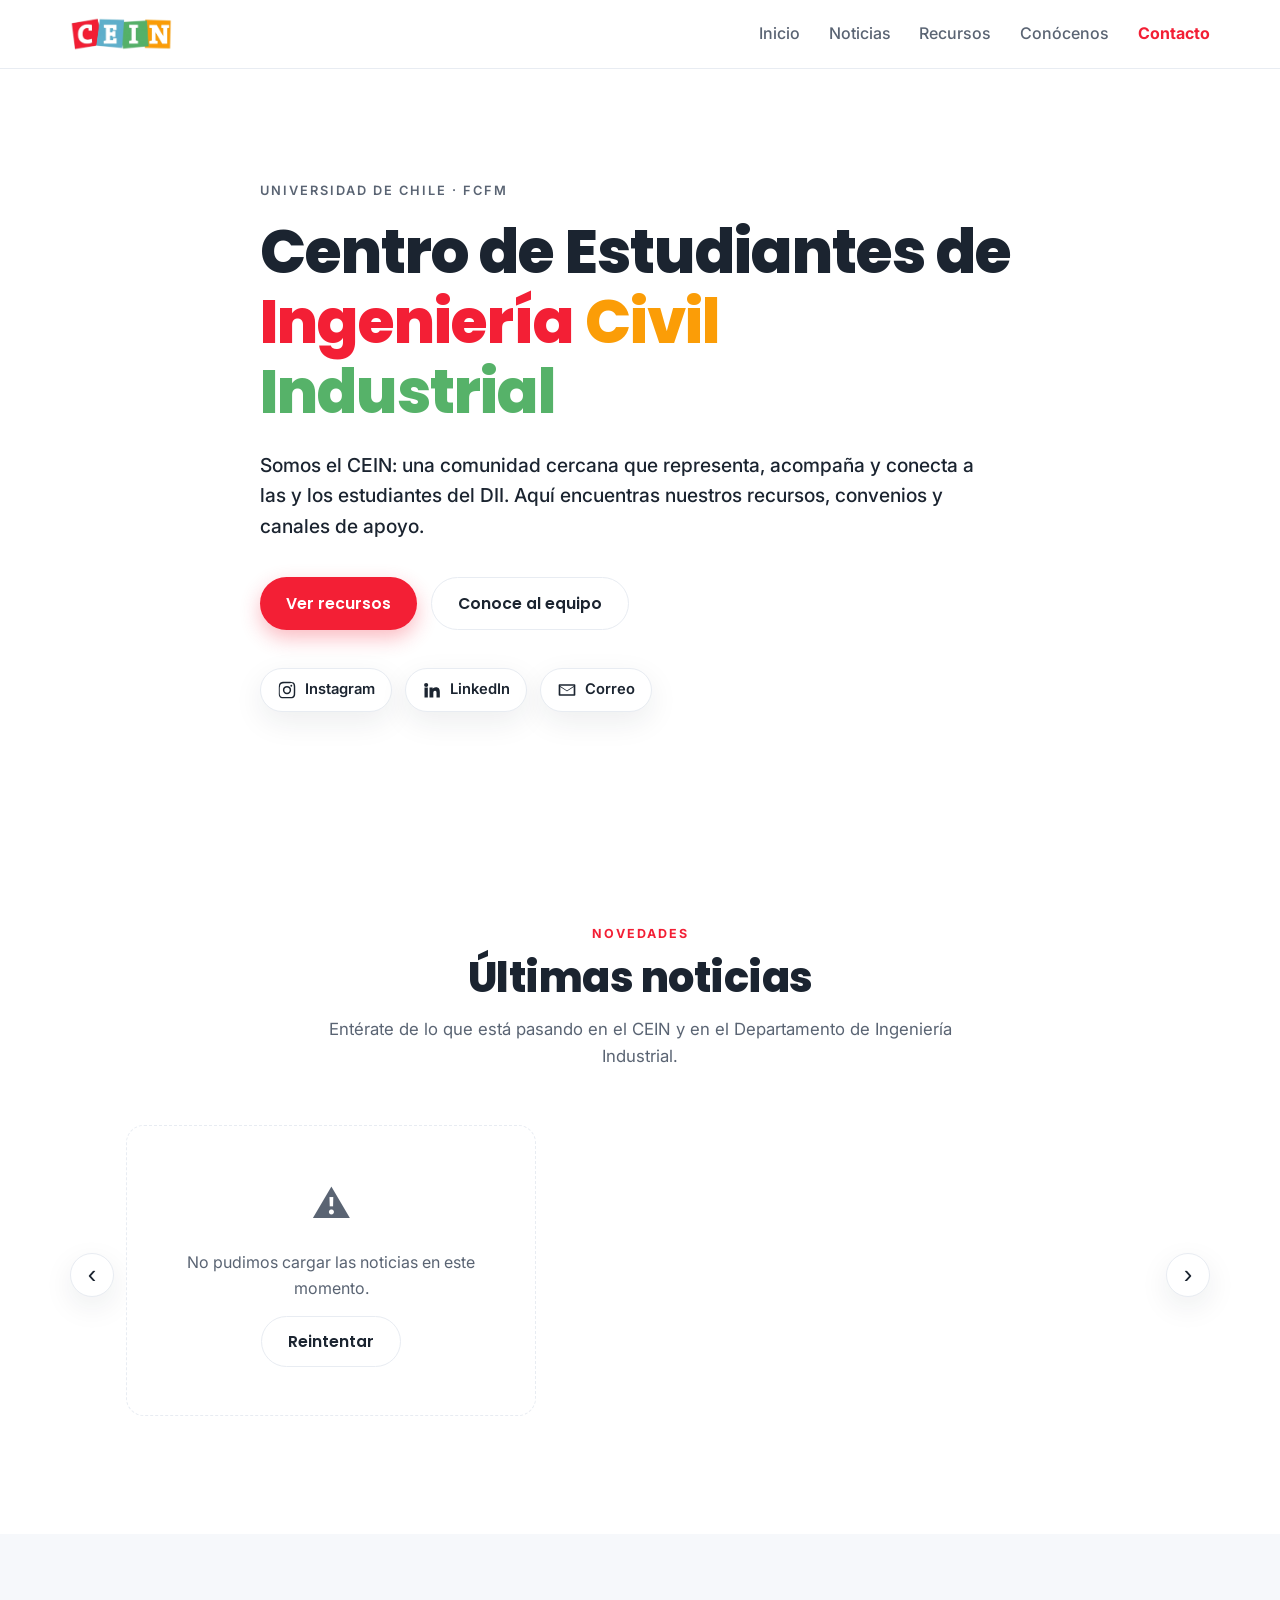
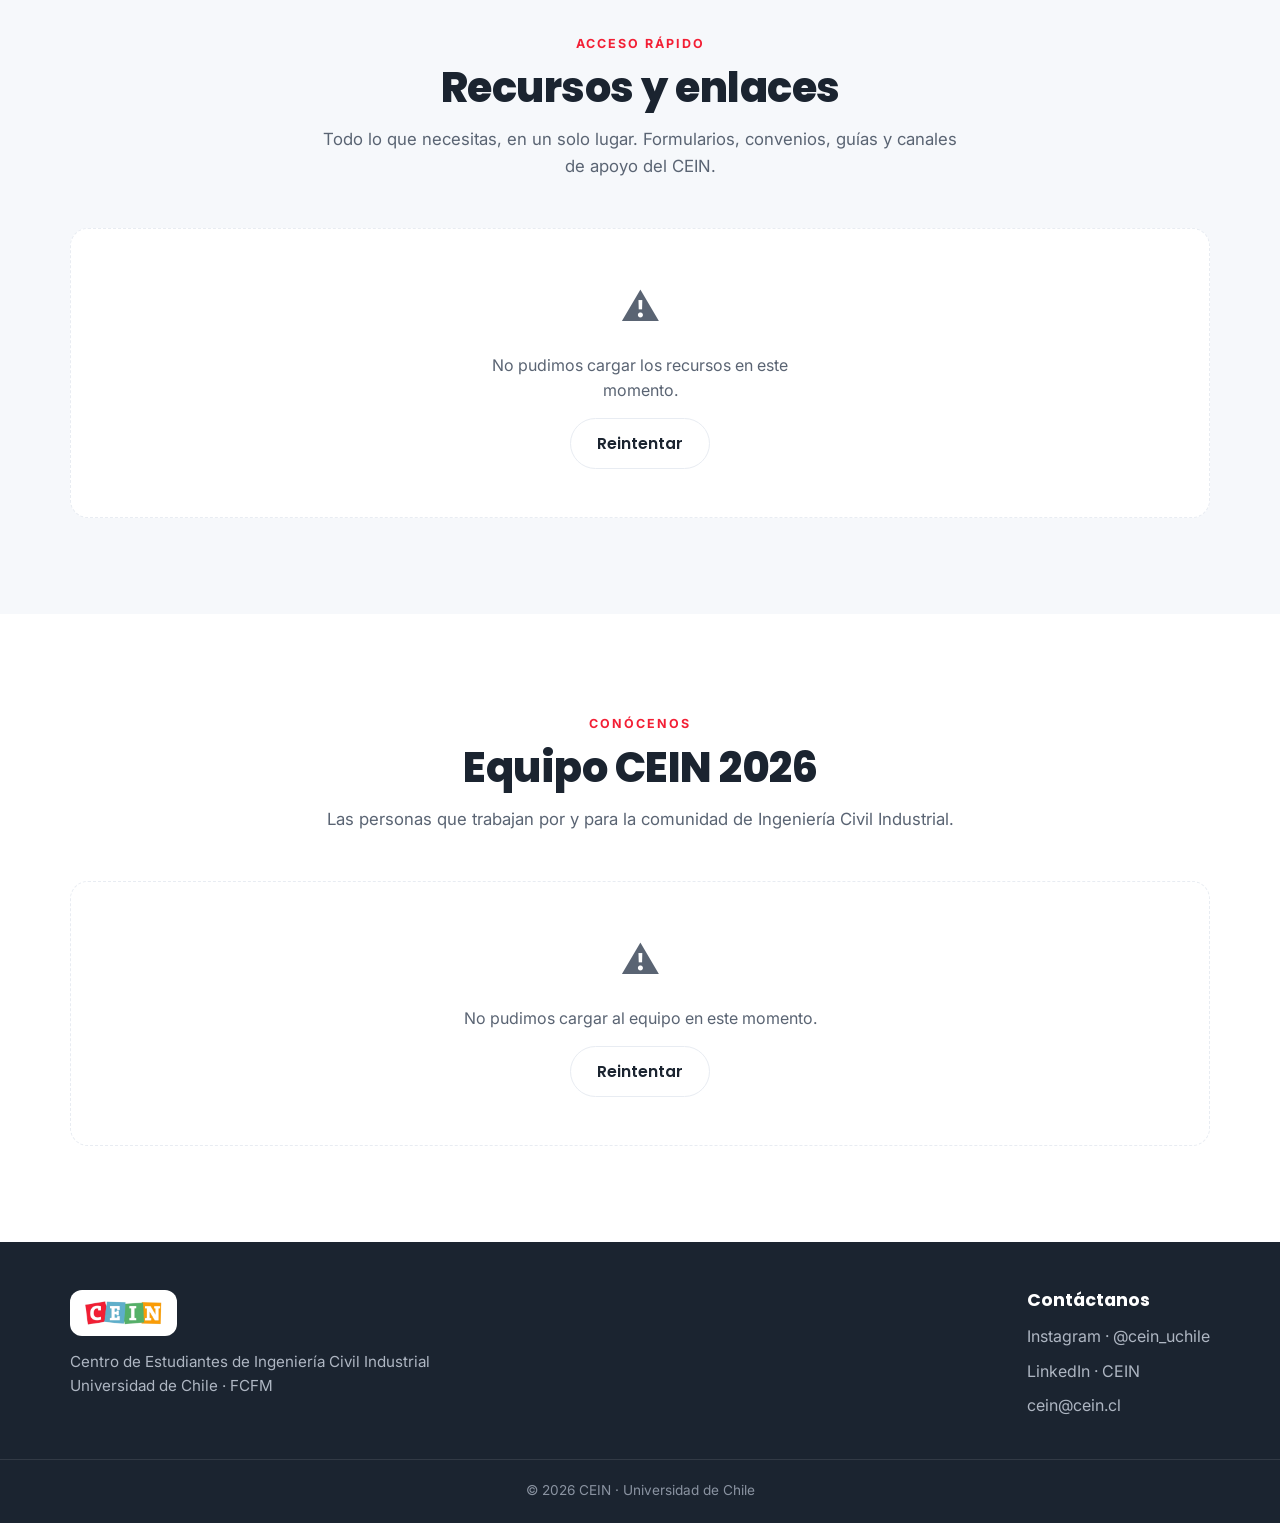
==== commit ca270b38: "Add files via upload" ====
--- a/index.html
+++ b/index.html
@@ -16,7 +16,7 @@
   <link rel="preconnect" href="https://fonts.gstatic.com" crossorigin />
   <link href="https://fonts.googleapis.com/css2?family=Poppins:wght@400;500;600;700;800&family=Inter:wght@400;500;600&display=swap" rel="stylesheet" />
   <link rel="icon" type="image/png" href="assets/favicon.png" />
-  <link rel="stylesheet" href="styles.css?v=8" />
+  <link rel="stylesheet" href="styles.css?v=15" />
 </head>
 <body>
   <!-- ===== Header / Navbar ===== -->
@@ -71,7 +71,7 @@
             </a>
           </li>
           <li>
-            <a href="https://www.linkedin.com/" target="_blank" rel="noopener" aria-label="LinkedIn CEIN">
+            <a href="https://www.linkedin.com/company/ceinuch/" target="_blank" rel="noopener" aria-label="LinkedIn CEIN">
               <svg viewBox="0 0 24 24" aria-hidden="true"><path d="M4.98 3.5A2.5 2.5 0 1 1 5 8.5a2.5 2.5 0 0 1-.02-5ZM3 9h4v12H3V9Zm6 0h3.8v1.6h.05c.53-1 1.83-2.05 3.77-2.05 4.03 0 4.78 2.65 4.78 6.1V21h-4v-5.3c0-1.27-.02-2.9-1.77-2.9-1.77 0-2.04 1.38-2.04 2.8V21H9V9Z"/></svg>
               <span>LinkedIn</span>
             </a>
@@ -145,7 +145,7 @@
         <h3>Contáctanos</h3>
         <ul class="footer-social">
           <li><a href="https://instagram.com/cein_uchile" target="_blank" rel="noopener">Instagram · @cein_uchile</a></li>
-          <li><a href="https://www.linkedin.com/" target="_blank" rel="noopener">LinkedIn · CEIN</a></li>
+          <li><a href="https://www.linkedin.com/company/ceinuch/" target="_blank" rel="noopener">LinkedIn · CEIN</a></li>
           <li><a href="mailto:cein@cein.cl">cein@cein.cl</a></li>
         </ul>
       </div>
@@ -155,6 +155,6 @@
     </div>
   </footer>
 
-  <script src="script.js?v=8"></script>
+  <script src="script.js?v=9"></script>
 </body>
 </html>
--- a/styles.css
+++ b/styles.css
@@ -115,7 +115,7 @@
   transition: color 0.2s var(--ease);
 }
 .nav-menu a:hover { color: var(--ink); }
-.nav-menu a:not(.nav-cta)::after {
+.nav-menu a::after {
   content: "";
   position: absolute;
   left: 0; bottom: -2px;
@@ -123,16 +123,13 @@
   background: var(--red);
   transition: width 0.25s var(--ease);
 }
-.nav-menu a:not(.nav-cta):hover::after { width: 100%; }
+.nav-menu a:hover::after { width: 100%; }
+/* "Contacto" destacado en rojo, sin fondo */
 .nav-cta {
-  background: var(--ink);
-  color: var(--white) !important;
-  padding: 8px 18px;
-  border-radius: 999px;
-  font-weight: 600;
-  transition: transform 0.2s var(--ease), background 0.2s var(--ease);
-}
-.nav-cta:hover { background: var(--red); transform: translateY(-1px); }
+  color: var(--red) !important;
+  font-weight: 700;
+}
+.nav-cta:hover { color: var(--red) !important; }
 
 .nav-toggle {
   display: none;
@@ -163,11 +160,21 @@
   position: absolute;
   inset: 0;
   z-index: -1;
-  background:
-    radial-gradient(60% 50% at 12% 8%, var(--red-soft) 0%, transparent 60%),
-    radial-gradient(45% 45% at 92% 18%, var(--sky-soft) 0%, transparent 60%),
-    radial-gradient(50% 50% at 80% 92%, var(--yellow-soft) 0%, transparent 60%),
-    radial-gradient(40% 40% at 8% 95%, var(--green-soft) 0%, transparent 60%);
+  /* Foto de portada + capa clara encima para mantener legible el texto */
+  background-image:
+    linear-gradient(to right, rgba(255, 255, 255, 0.78) 0%, rgba(255, 255, 255, 0.5) 45%, rgba(255, 255, 255, 0.2) 100%),
+    url("assets/Portada.JPG");
+  background-size: cover;
+  background-position: center;
+  background-repeat: no-repeat;
+}
+/* En móvil el texto ocupa todo el ancho: capa un poco más pareja para legibilidad */
+@media (max-width: 640px) {
+  .hero-bg {
+    background-image:
+      linear-gradient(to bottom, rgba(255, 255, 255, 0.7) 0%, rgba(255, 255, 255, 0.55) 100%),
+      url("assets/Portada.JPG");
+  }
 }
 .hero-inner { max-width: 760px; }
 .hero-eyebrow {
@@ -193,7 +200,8 @@
 .hero-subtitle {
   margin-top: 1.4rem;
   font-size: clamp(1rem, 2.2vw, 1.2rem);
-  color: var(--ink-soft);
+  color: var(--ink);
+  font-weight: 500;
   max-width: 60ch;
 }
 .hero-actions {
@@ -550,6 +558,13 @@
   grid-template-columns: repeat(auto-fill, minmax(220px, 1fr));
   gap: 1.5rem;
 }
+/* En móvil: 2 tarjetas por fila (no 1) */
+@media (max-width: 560px) {
+  .team-grid {
+    grid-template-columns: repeat(2, 1fr);
+    gap: 0.9rem;
+  }
+}
 .member-card {
   background: var(--white);
   border: 1px solid var(--line);
@@ -595,6 +610,7 @@
   display: flex;
   align-items: center;
   justify-content: center;
+  flex-wrap: wrap;
   gap: 8px;
   margin-top: 0.5rem;
 }
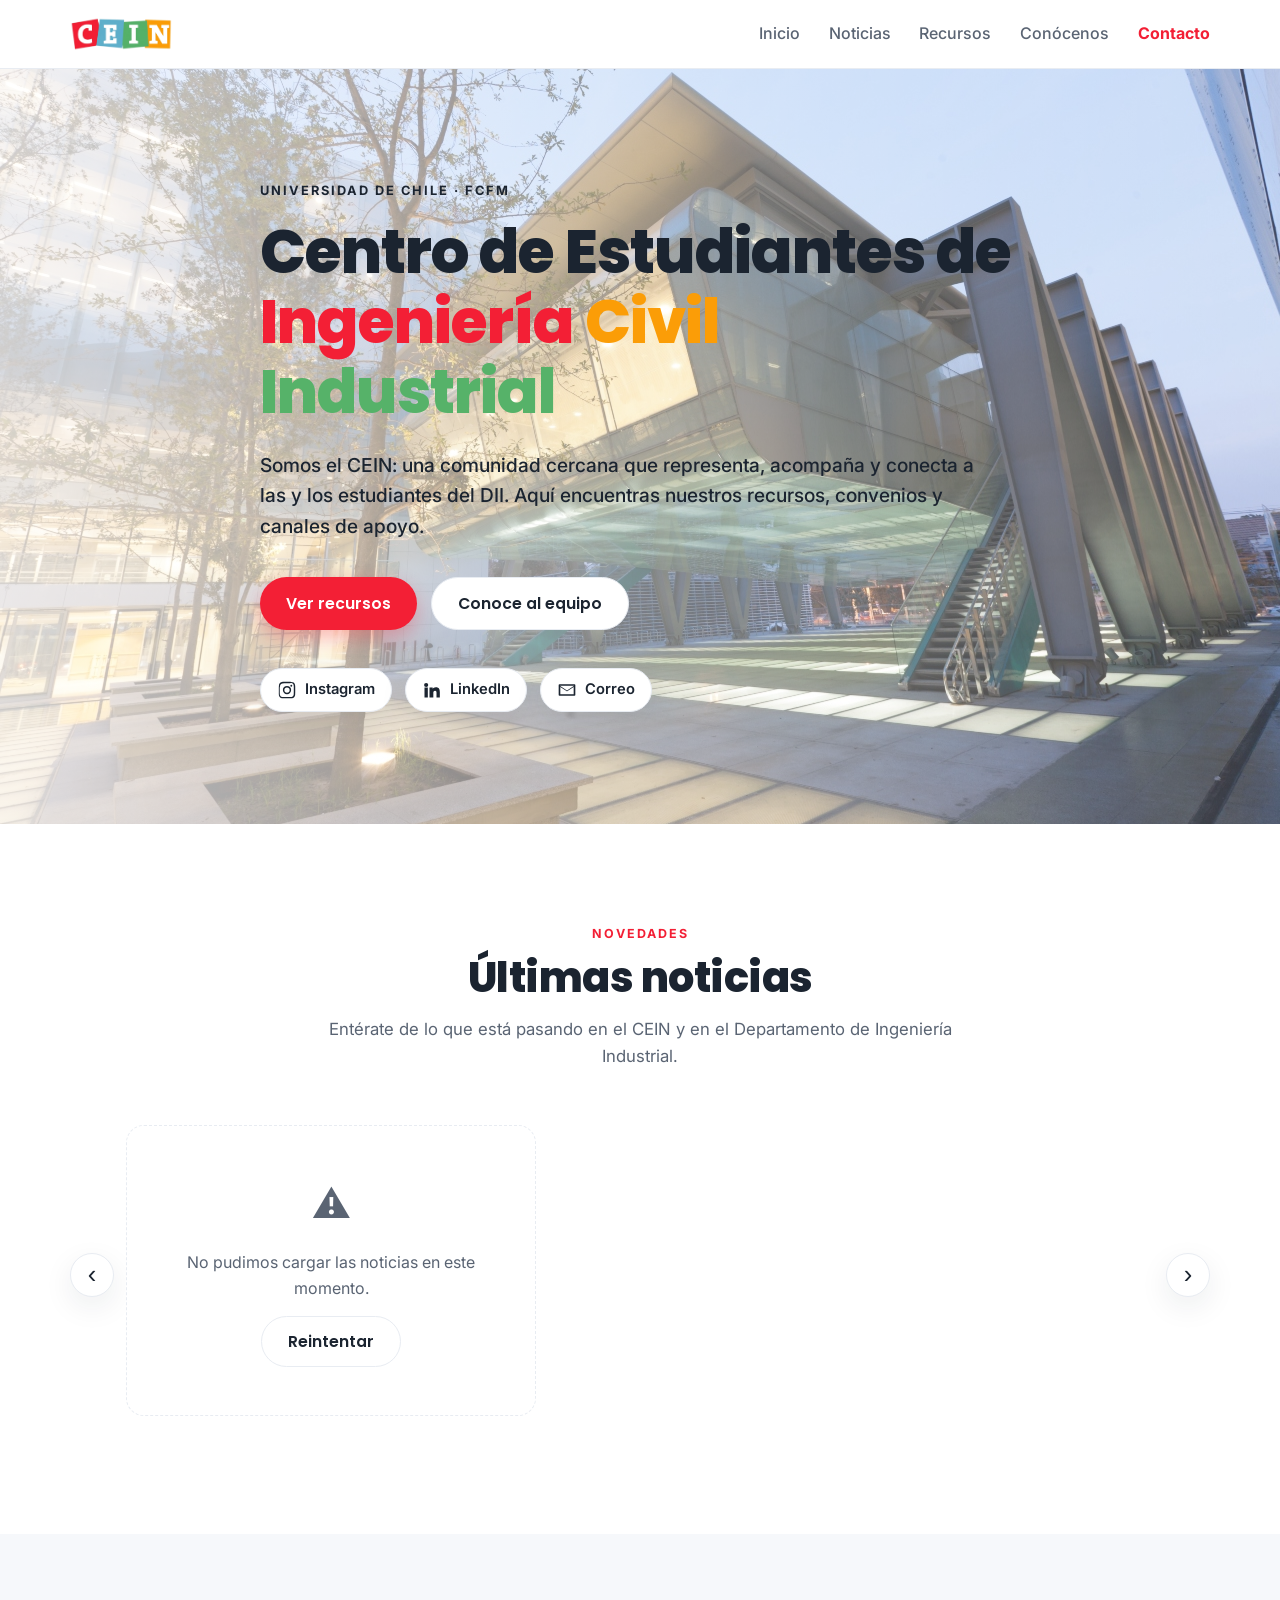
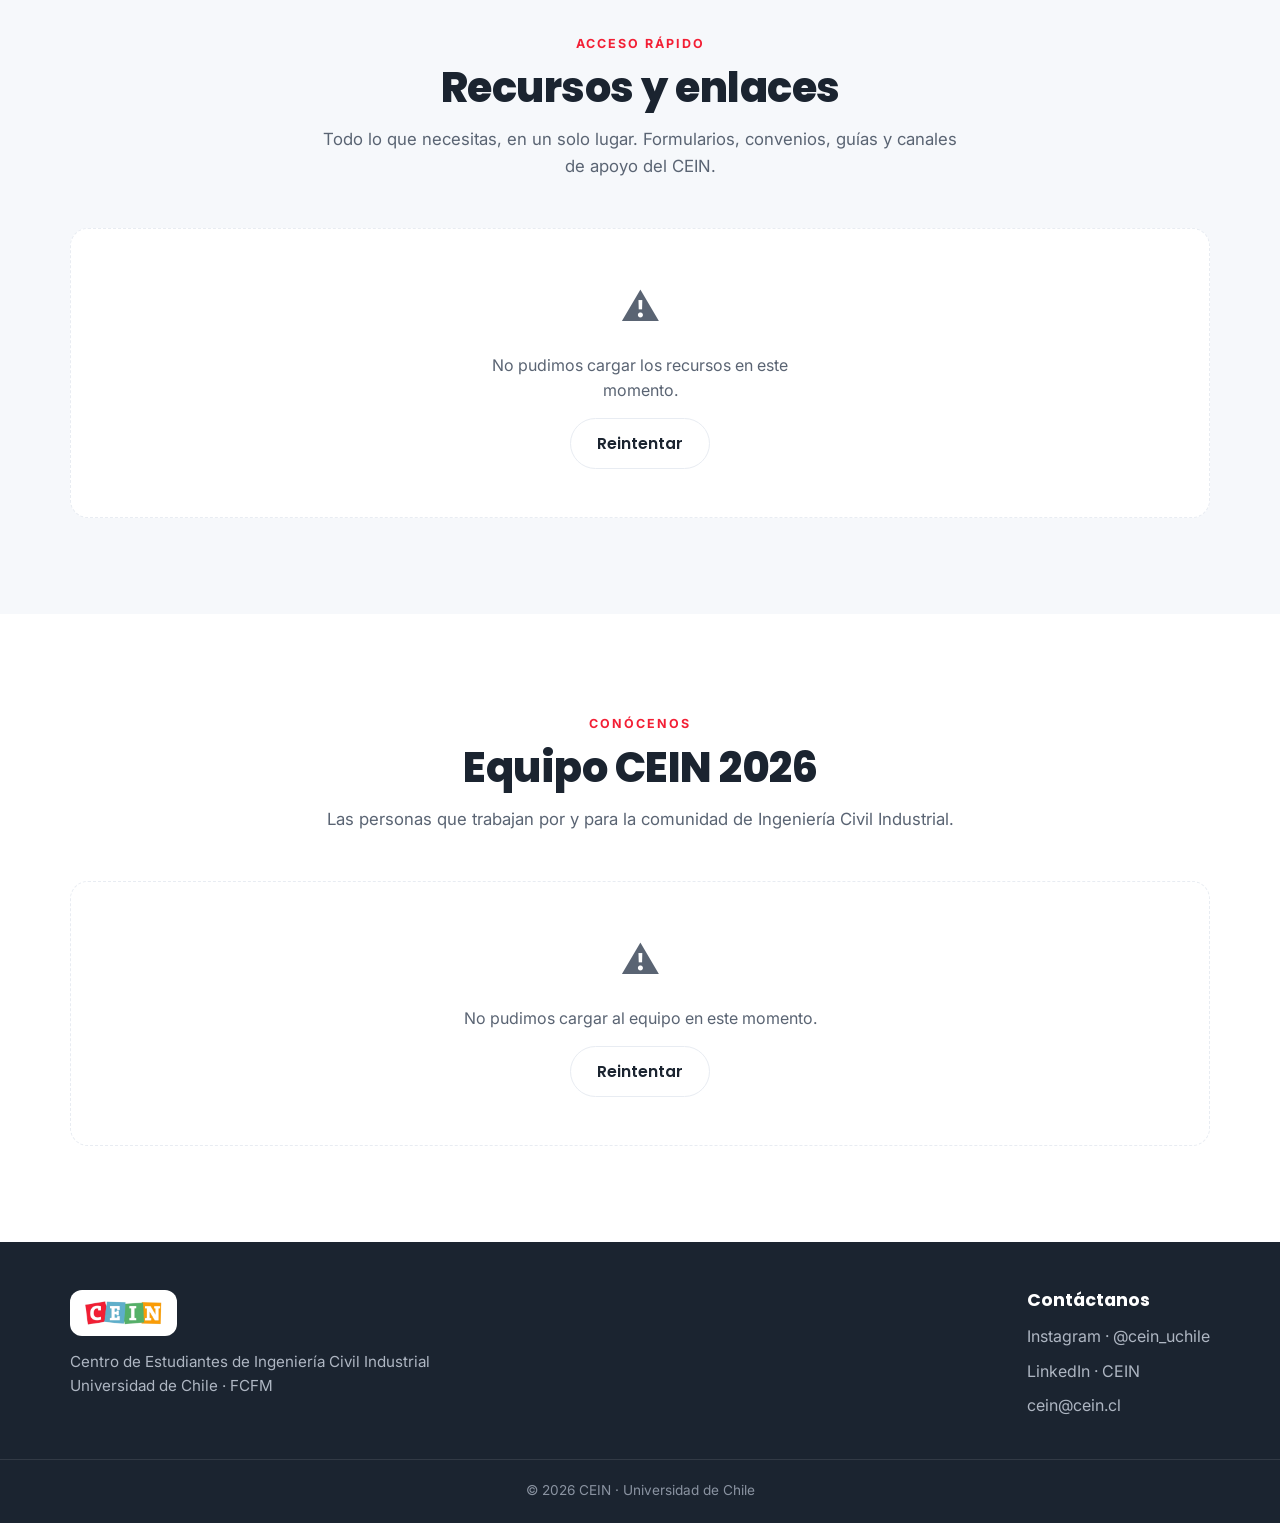
==== commit d9ce716d: "Add files via upload" ====
--- a/index.html
+++ b/index.html
@@ -16,7 +16,7 @@
   <link rel="preconnect" href="https://fonts.gstatic.com" crossorigin />
   <link href="https://fonts.googleapis.com/css2?family=Poppins:wght@400;500;600;700;800&family=Inter:wght@400;500;600&display=swap" rel="stylesheet" />
   <link rel="icon" type="image/png" href="assets/favicon.png" />
-  <link rel="stylesheet" href="styles.css?v=15" />
+  <link rel="stylesheet" href="styles.css?v=16" />
 </head>
 <body>
   <!-- ===== Header / Navbar ===== -->
--- a/styles.css
+++ b/styles.css
@@ -181,8 +181,8 @@
   text-transform: uppercase;
   letter-spacing: 2px;
   font-size: 0.8rem;
-  font-weight: 600;
-  color: var(--ink-soft);
+  font-weight: 700;
+  color: var(--ink);
   margin-bottom: 1rem;
 }
 .hero-title {
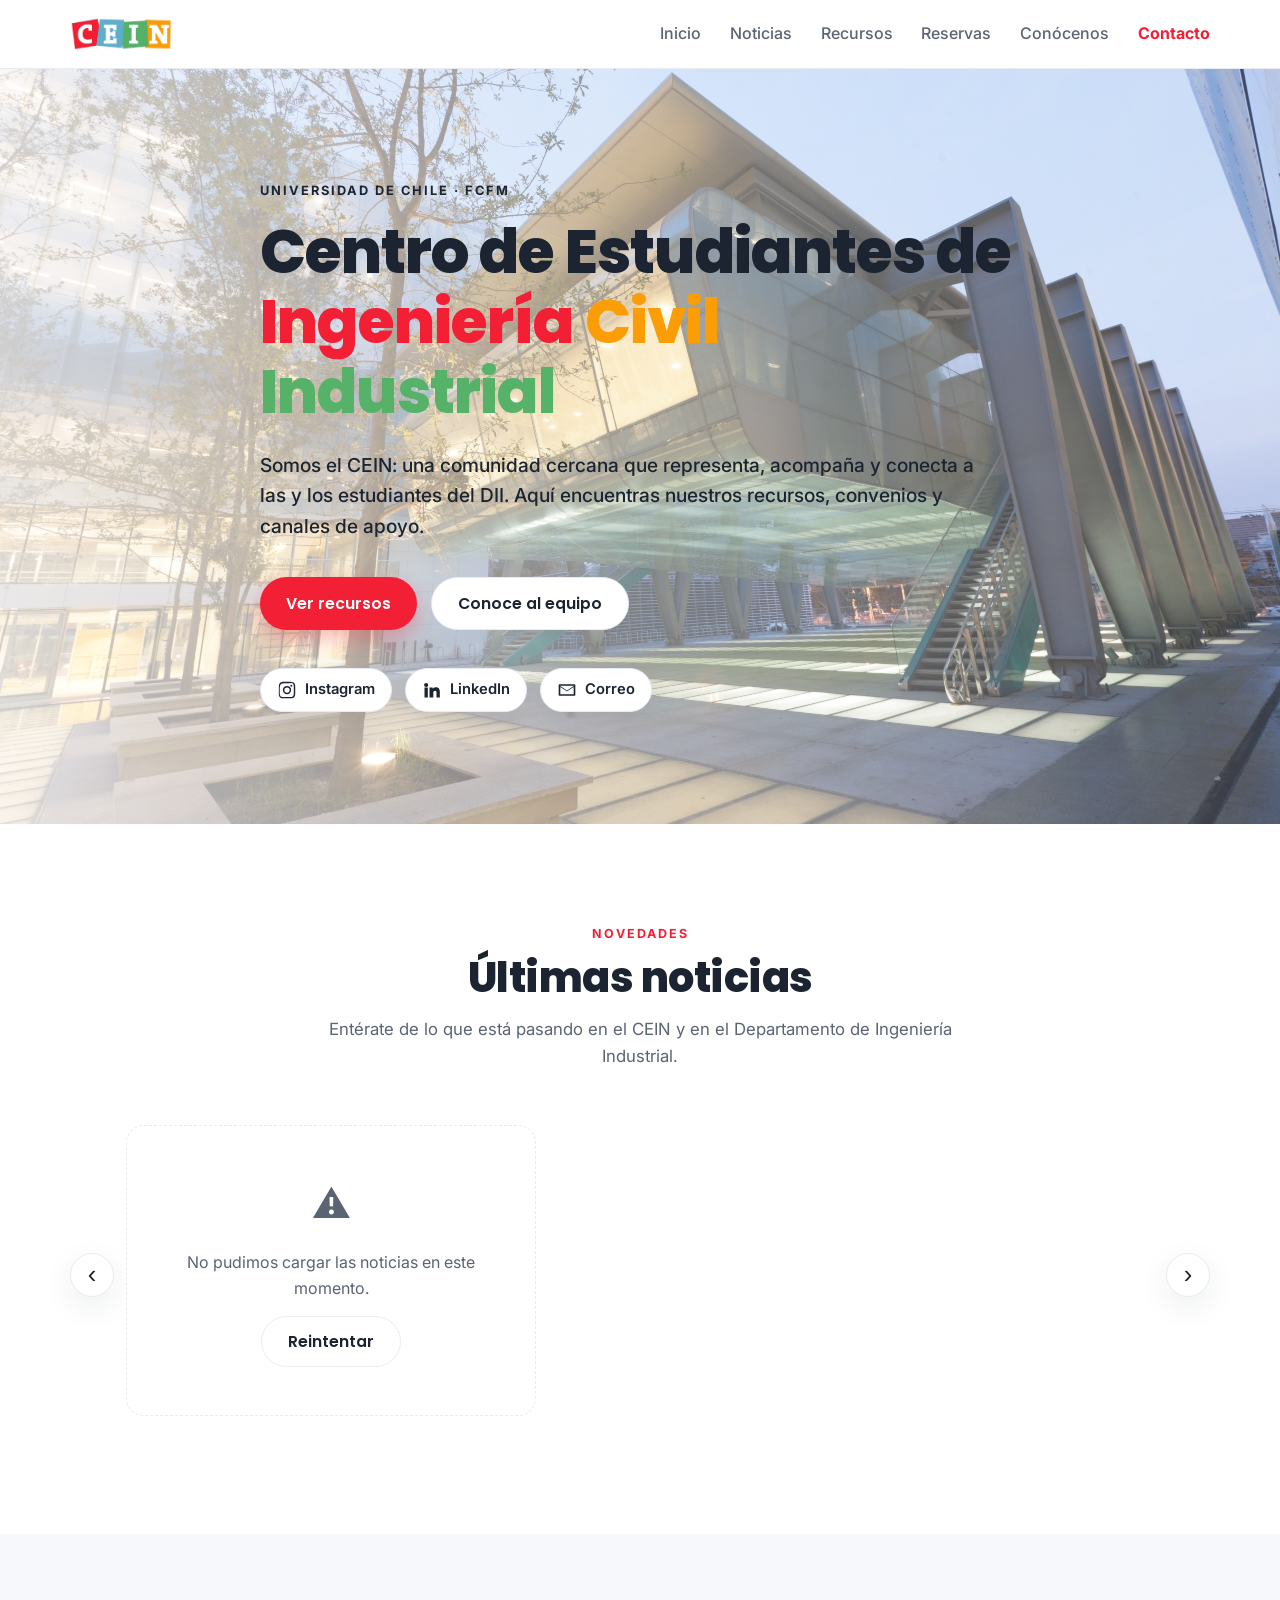
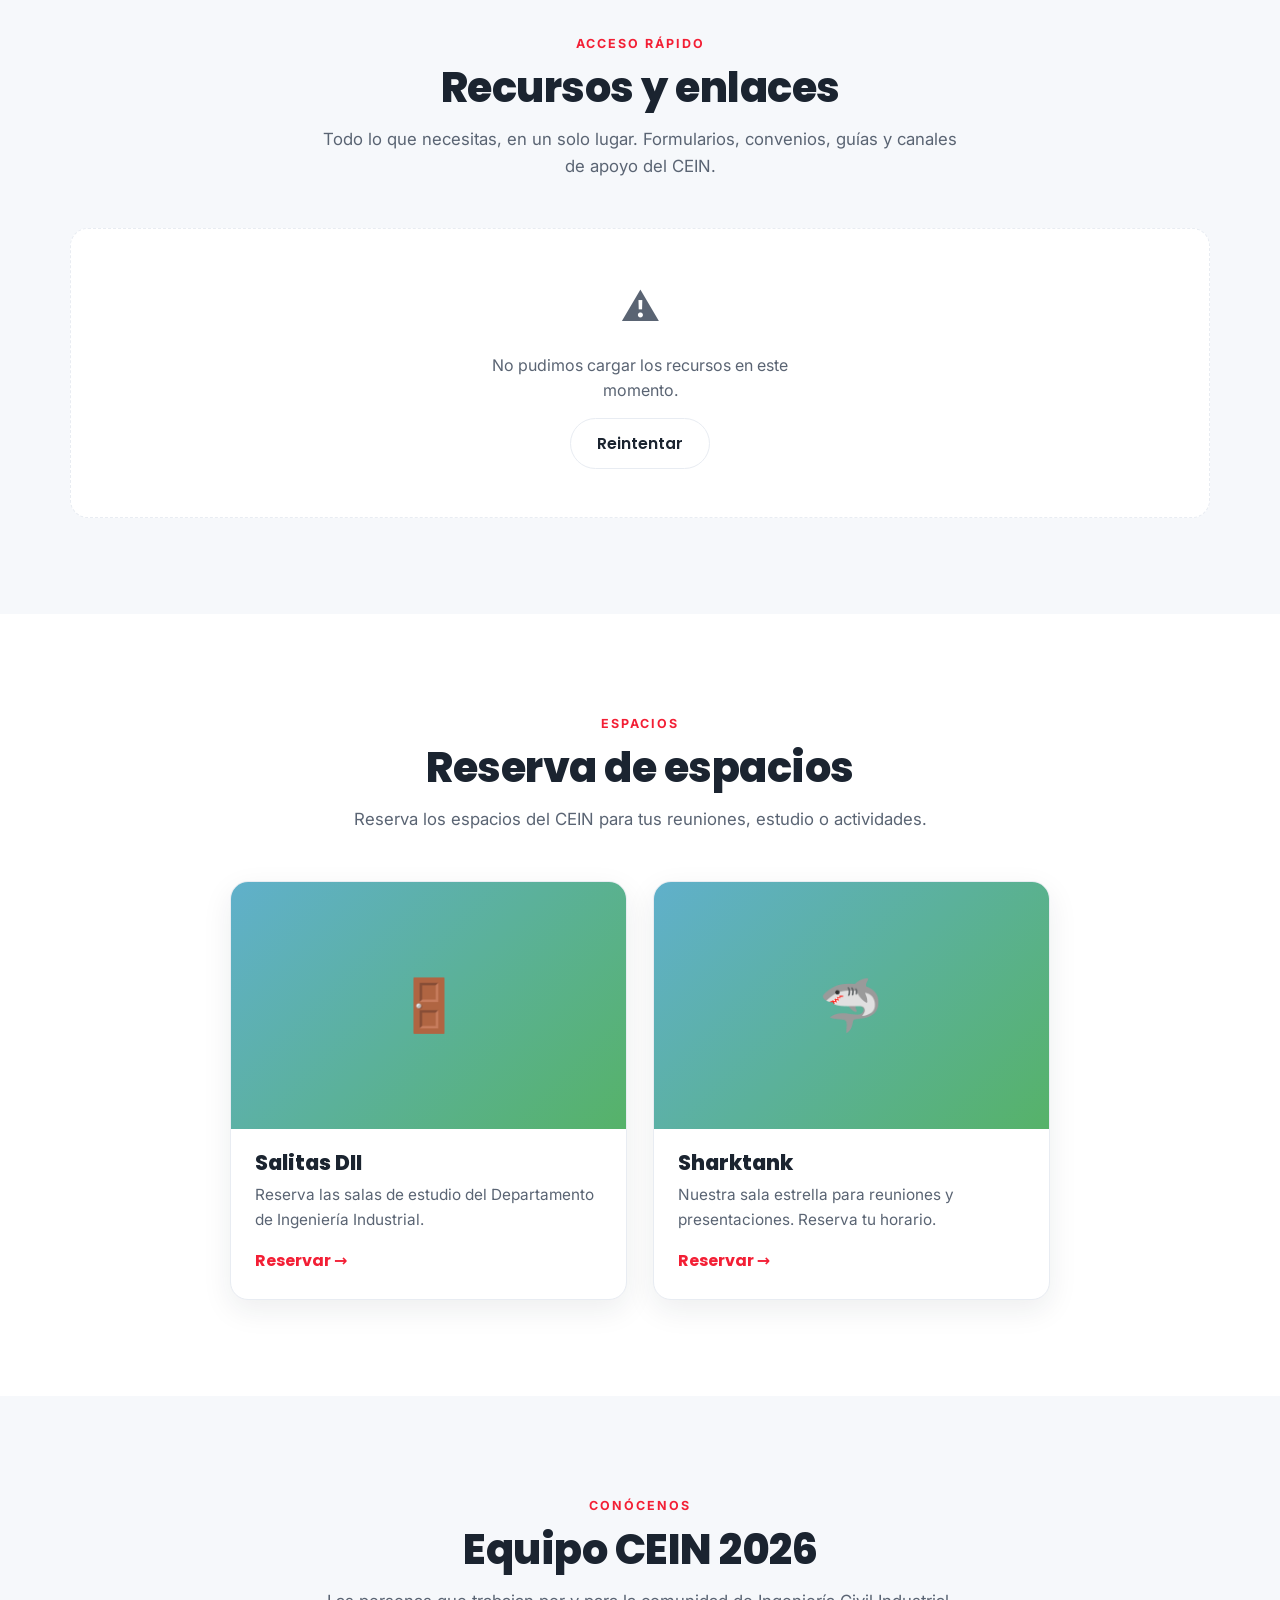
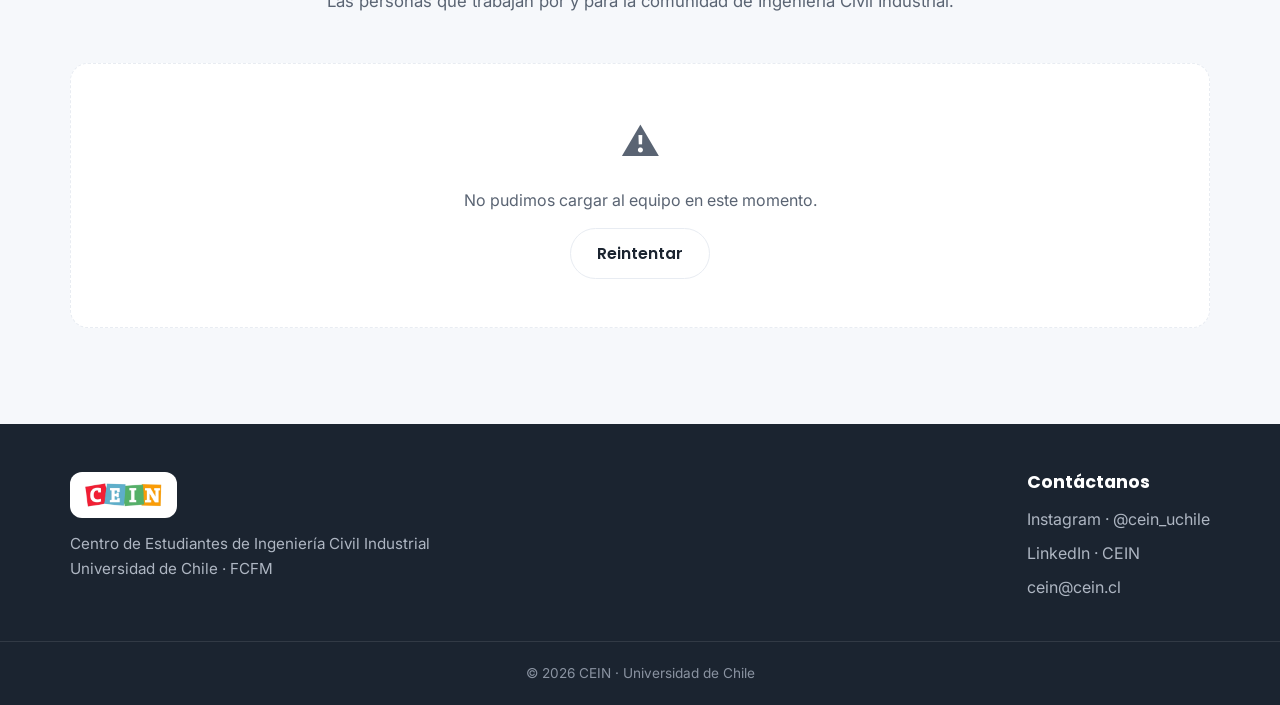
==== commit cf136b9c: "Add files via upload" ====
--- a/index.html
+++ b/index.html
@@ -16,7 +16,7 @@
   <link rel="preconnect" href="https://fonts.gstatic.com" crossorigin />
   <link href="https://fonts.googleapis.com/css2?family=Poppins:wght@400;500;600;700;800&family=Inter:wght@400;500;600&display=swap" rel="stylesheet" />
   <link rel="icon" type="image/png" href="assets/favicon.png" />
-  <link rel="stylesheet" href="styles.css?v=16" />
+  <link rel="stylesheet" href="styles.css?v=17" />
 </head>
 <body>
   <!-- ===== Header / Navbar ===== -->
@@ -34,6 +34,7 @@
         <li><a href="#inicio">Inicio</a></li>
         <li><a href="#noticias">Noticias</a></li>
         <li><a href="#recursos">Recursos</a></li>
+        <li><a href="#reservas">Reservas</a></li>
         <li><a href="#equipo">Conócenos</a></li>
         <li><a href="#contacto" class="nav-cta">Contacto</a></li>
       </ul>
@@ -119,8 +120,45 @@
       </div>
     </section>
 
+    <!-- ===== Reserva de espacios ===== -->
+    <section class="section" id="reservas">
+      <div class="container">
+        <header class="section-head">
+          <span class="section-kicker">Espacios</span>
+          <h2 class="section-title">Reserva de espacios</h2>
+          <p class="section-lead">Reserva los espacios del CEIN para tus reuniones, estudio o actividades.</p>
+        </header>
+
+        <div class="reserva-grid">
+          <a class="reserva-card" href="https://sgr.dii.uchile.cl/" target="_blank" rel="noopener">
+            <div class="reserva-photo">
+              <img src="assets/salitas.jpg" alt="Salitas DII" loading="lazy" onerror="this.remove()" />
+              <span class="reserva-fallback" aria-hidden="true">🚪</span>
+            </div>
+            <div class="reserva-body">
+              <h3 class="reserva-title">Salitas DII</h3>
+              <p class="reserva-desc">Reserva las salas de estudio del Departamento de Ingeniería Industrial.</p>
+              <span class="reserva-cta">Reservar →</span>
+            </div>
+          </a>
+
+          <a class="reserva-card" href="sharktank.html">
+            <div class="reserva-photo">
+              <img src="assets/sharktank.jpg" alt="Sala Sharktank" loading="lazy" onerror="this.remove()" />
+              <span class="reserva-fallback" aria-hidden="true">🦈</span>
+            </div>
+            <div class="reserva-body">
+              <h3 class="reserva-title">Sharktank</h3>
+              <p class="reserva-desc">Nuestra sala estrella para reuniones y presentaciones. Reserva tu horario.</p>
+              <span class="reserva-cta">Reservar →</span>
+            </div>
+          </a>
+        </div>
+      </div>
+    </section>
+
     <!-- ===== Conócenos / Equipo ===== -->
-    <section class="section" id="equipo">
+    <section class="section section--alt" id="equipo">
       <div class="container">
         <header class="section-head">
           <span class="section-kicker">Conócenos</span>
--- a/styles.css
+++ b/styles.css
@@ -399,6 +399,61 @@
 }
 .resources-error .re-icon { font-size: 2.4rem; }
 .resources-error p { max-width: 36ch; }
+
+/* ===== Reserva de espacios ===== */
+.reserva-grid {
+  display: grid;
+  grid-template-columns: repeat(auto-fit, minmax(280px, 1fr));
+  gap: 1.6rem;
+  max-width: 820px;
+  margin: 0 auto;
+}
+.reserva-card {
+  display: flex;
+  flex-direction: column;
+  background: var(--white);
+  border: 1px solid var(--line);
+  border-radius: var(--radius);
+  overflow: hidden;
+  box-shadow: var(--shadow);
+  transition: transform 0.25s var(--ease), box-shadow 0.25s var(--ease);
+}
+.reserva-card:hover { transform: translateY(-6px); box-shadow: var(--shadow-lg); }
+
+.reserva-photo {
+  position: relative;
+  aspect-ratio: 16 / 10;
+  display: grid;
+  place-items: center;
+  overflow: hidden;
+  background: linear-gradient(135deg, var(--sky), var(--green));
+}
+.reserva-photo img {
+  position: absolute;
+  inset: 0;
+  width: 100%;
+  height: 100%;
+  object-fit: cover;
+  transition: transform 0.4s var(--ease);
+}
+.reserva-card:hover .reserva-photo img { transform: scale(1.05); }
+.reserva-fallback { font-size: 3.2rem; }
+
+.reserva-body {
+  display: flex;
+  flex-direction: column;
+  gap: 0.5rem;
+  padding: 1.4rem 1.5rem 1.6rem;
+  flex: 1;
+}
+.reserva-title { font-size: 1.3rem; font-weight: 800; }
+.reserva-desc { color: var(--ink-soft); font-size: 0.96rem; flex: 1; }
+.reserva-cta {
+  margin-top: 0.5rem;
+  font-family: var(--font-head);
+  font-weight: 700;
+  color: var(--red);
+}
 
 /* ===== Noticias · Carrusel ===== */
 .news-carousel {
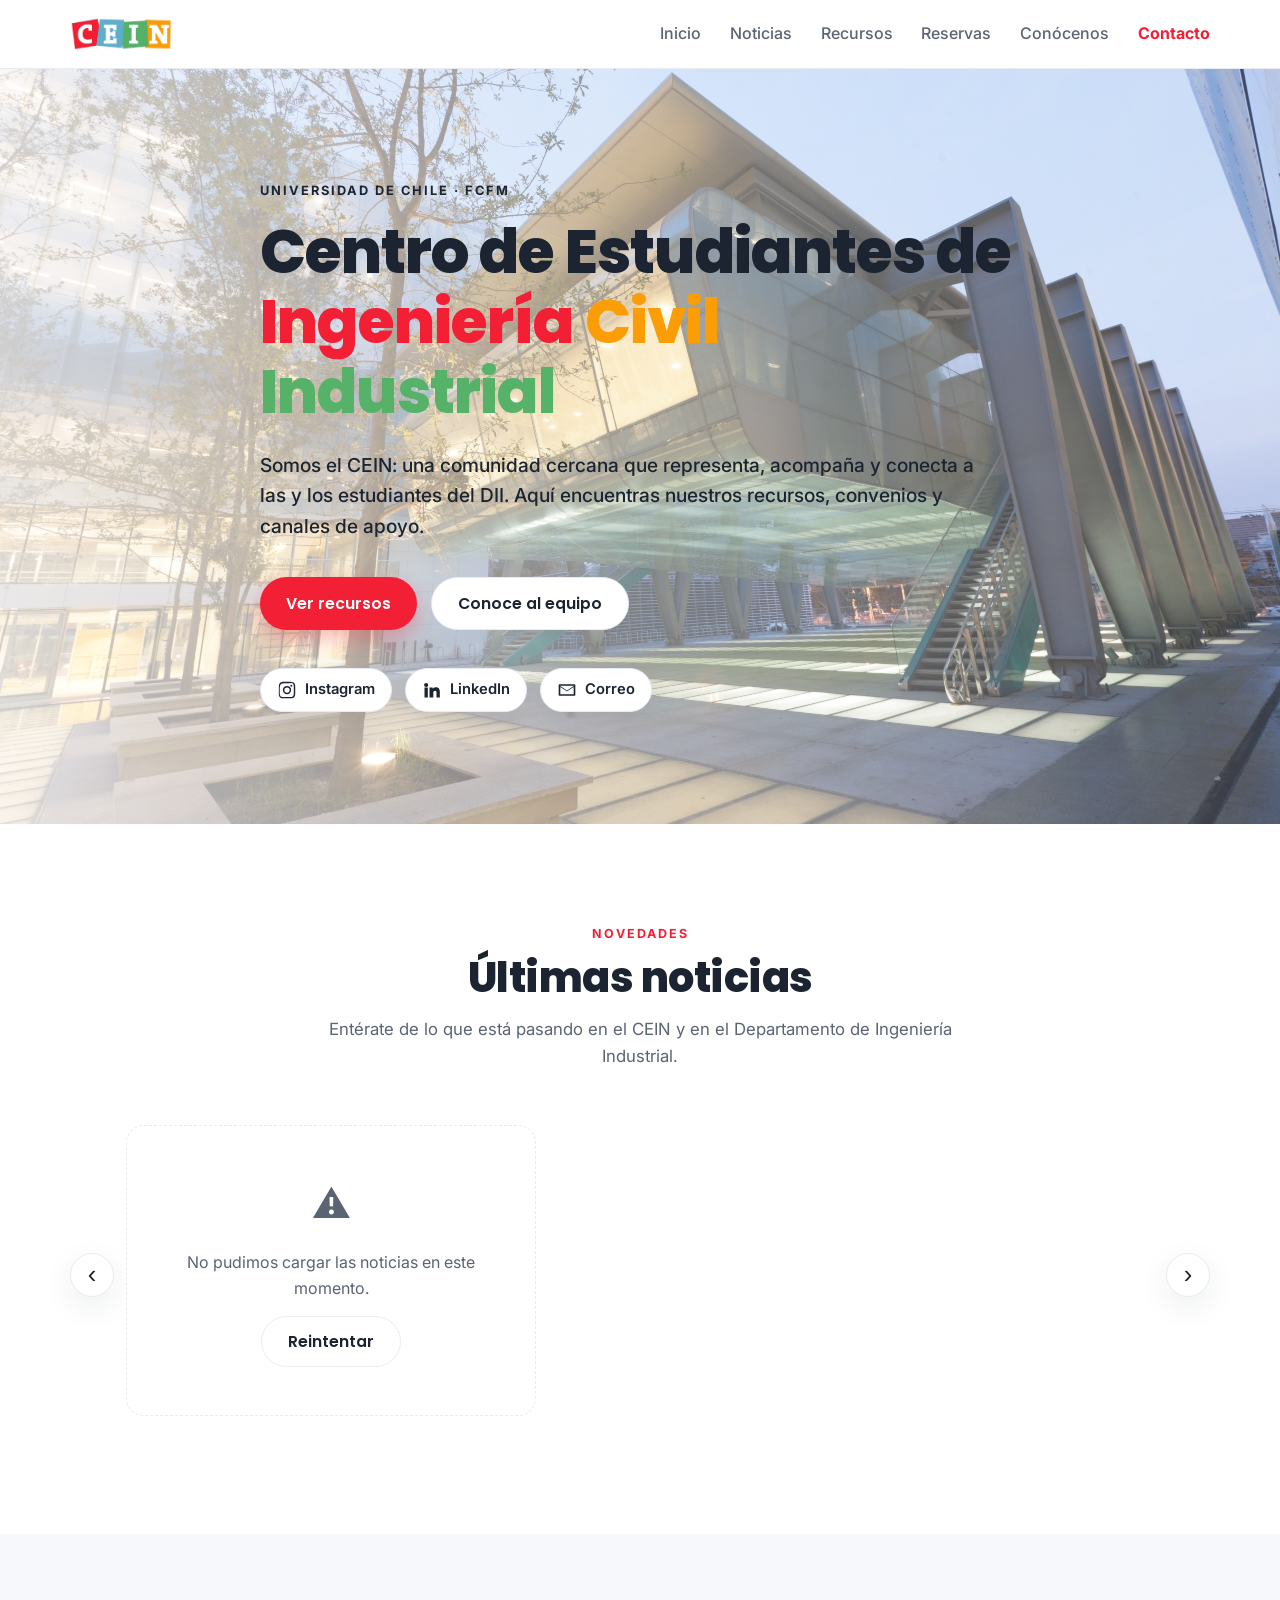
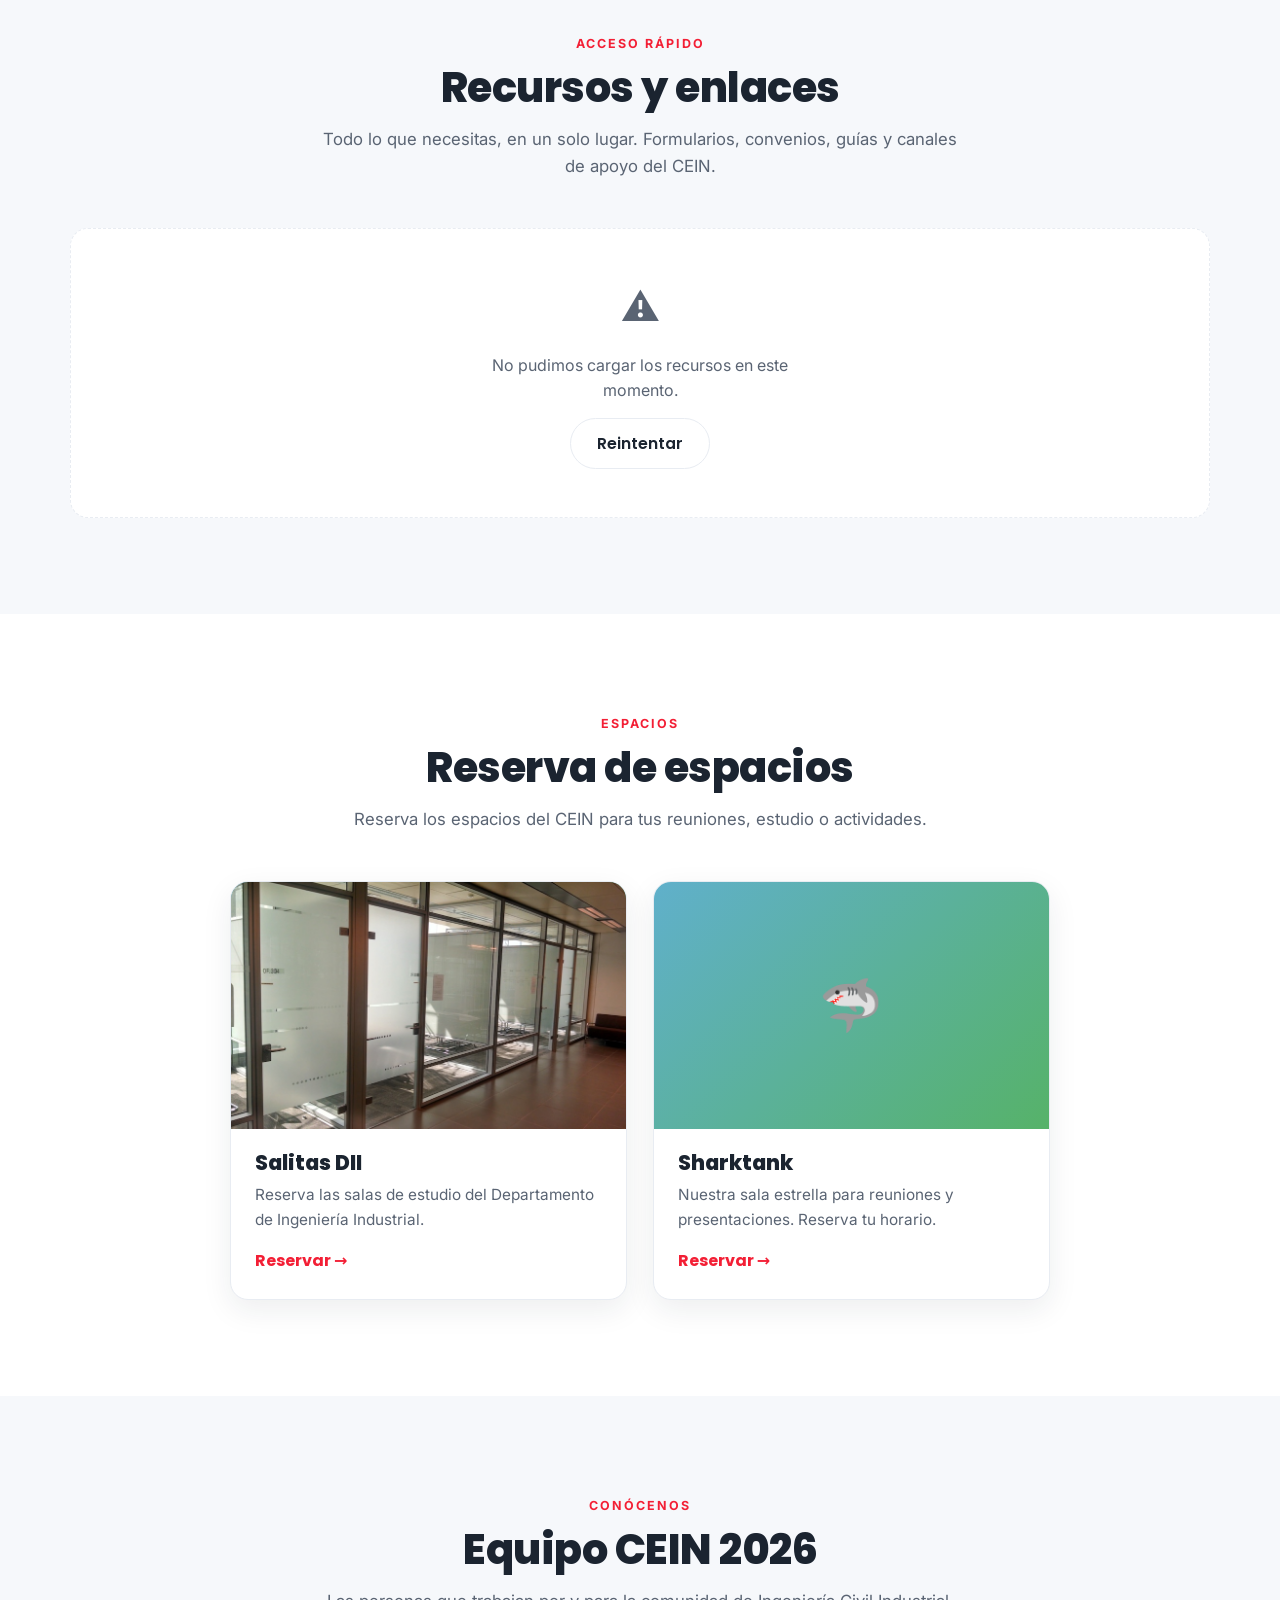
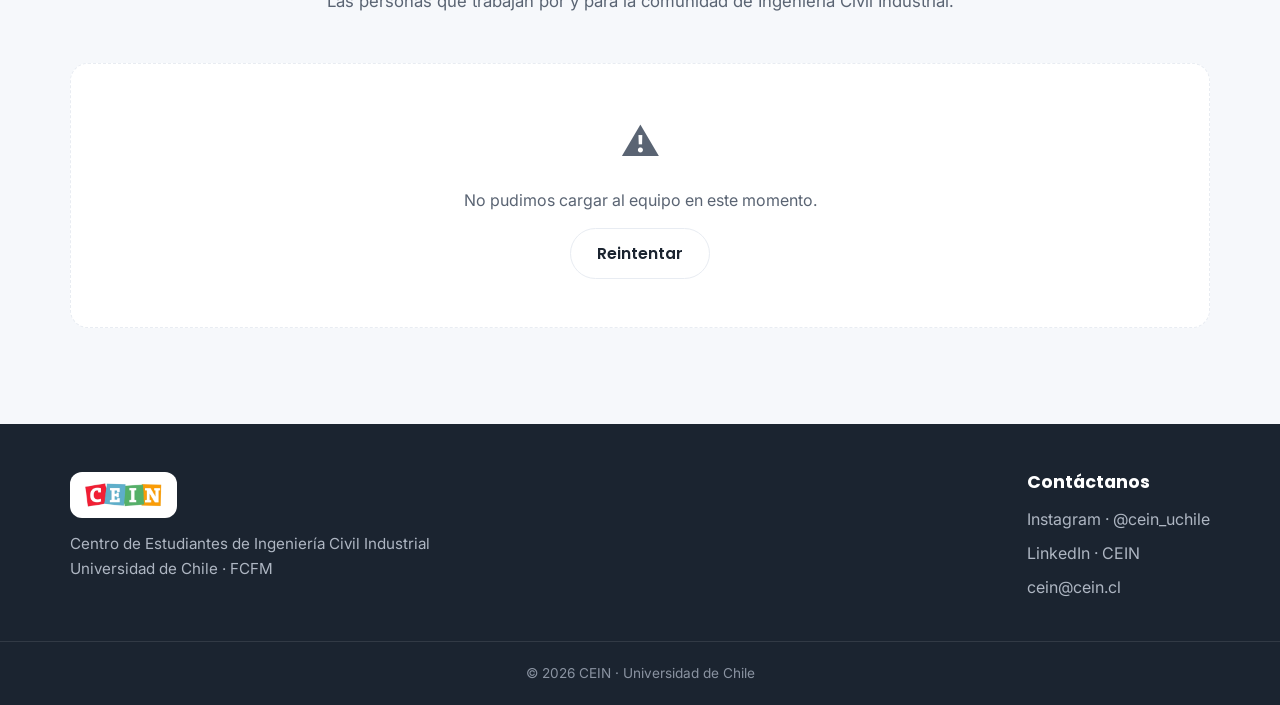
==== commit 87b67e08: "Add files via upload" ====
--- a/index.html
+++ b/index.html
@@ -16,7 +16,7 @@
   <link rel="preconnect" href="https://fonts.gstatic.com" crossorigin />
   <link href="https://fonts.googleapis.com/css2?family=Poppins:wght@400;500;600;700;800&family=Inter:wght@400;500;600&display=swap" rel="stylesheet" />
   <link rel="icon" type="image/png" href="assets/favicon.png" />
-  <link rel="stylesheet" href="styles.css?v=17" />
+  <link rel="stylesheet" href="styles.css?v=18" />
 </head>
 <body>
   <!-- ===== Header / Navbar ===== -->
